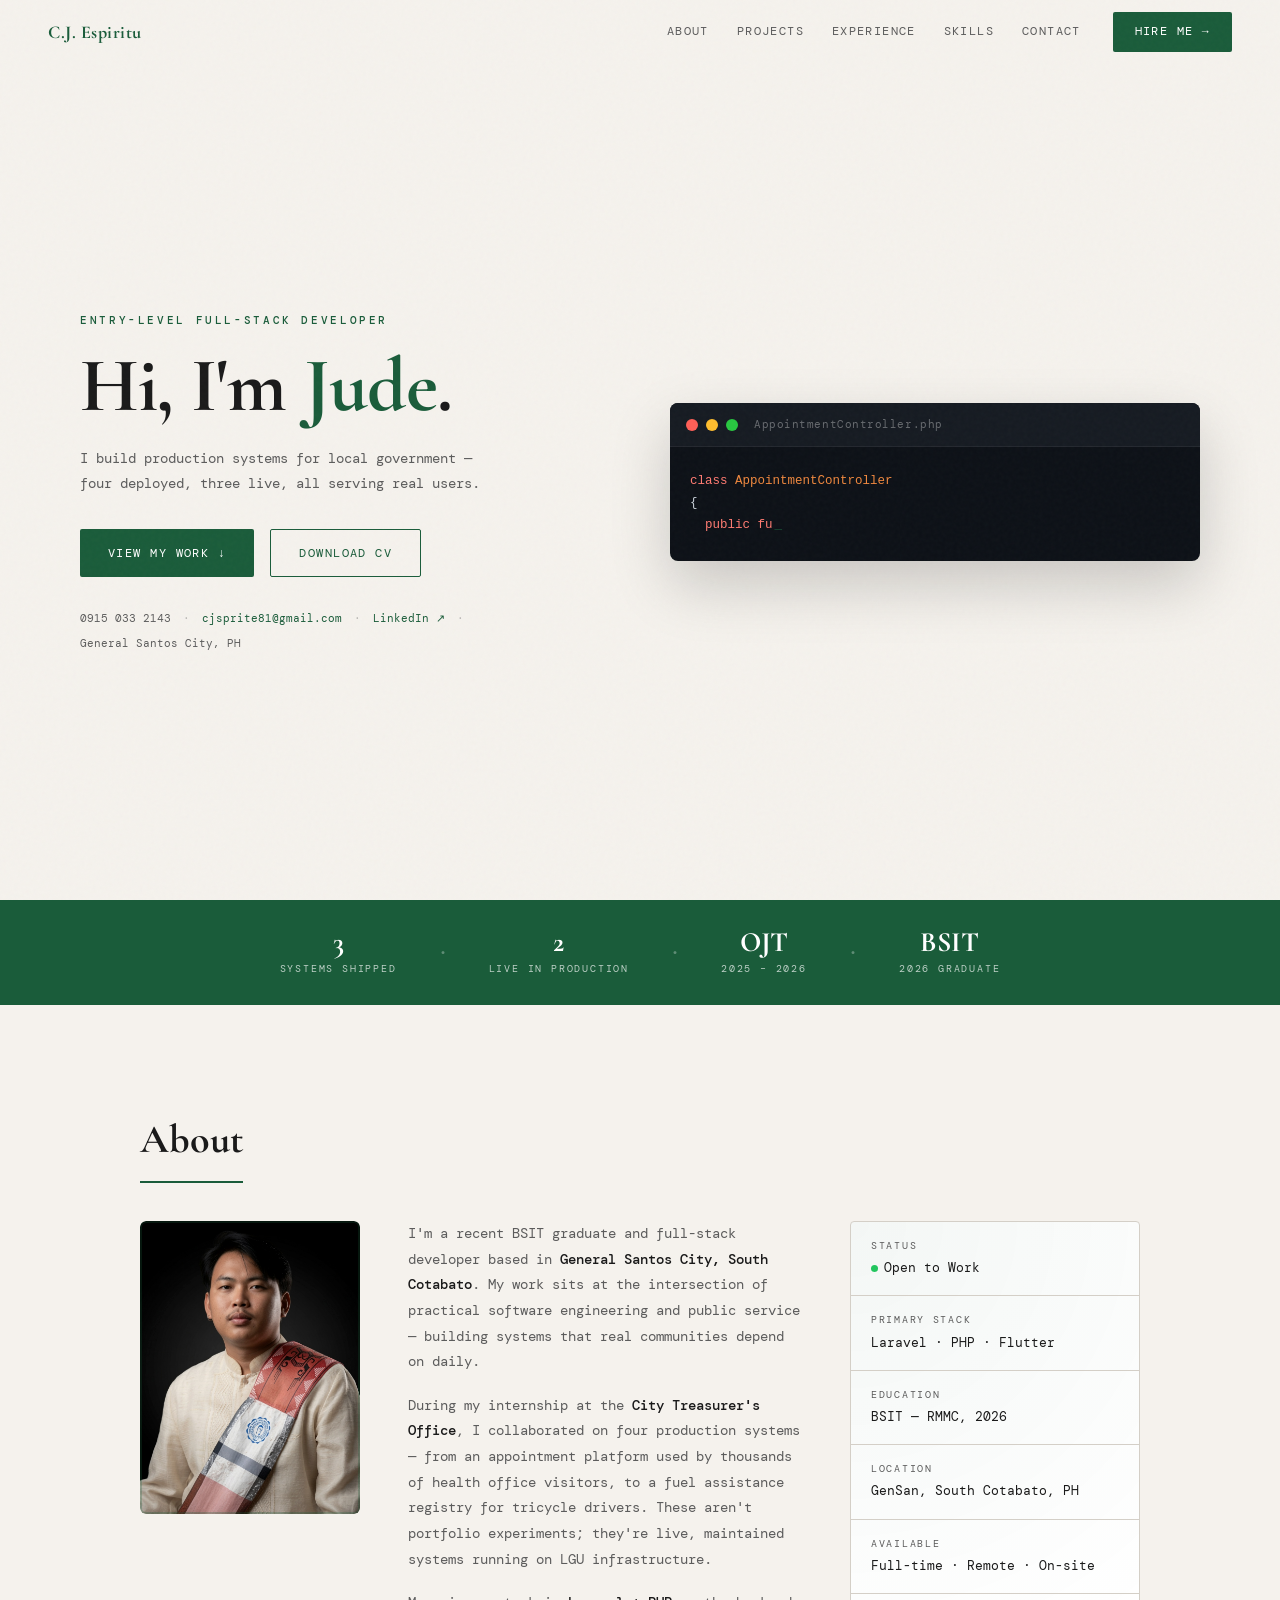
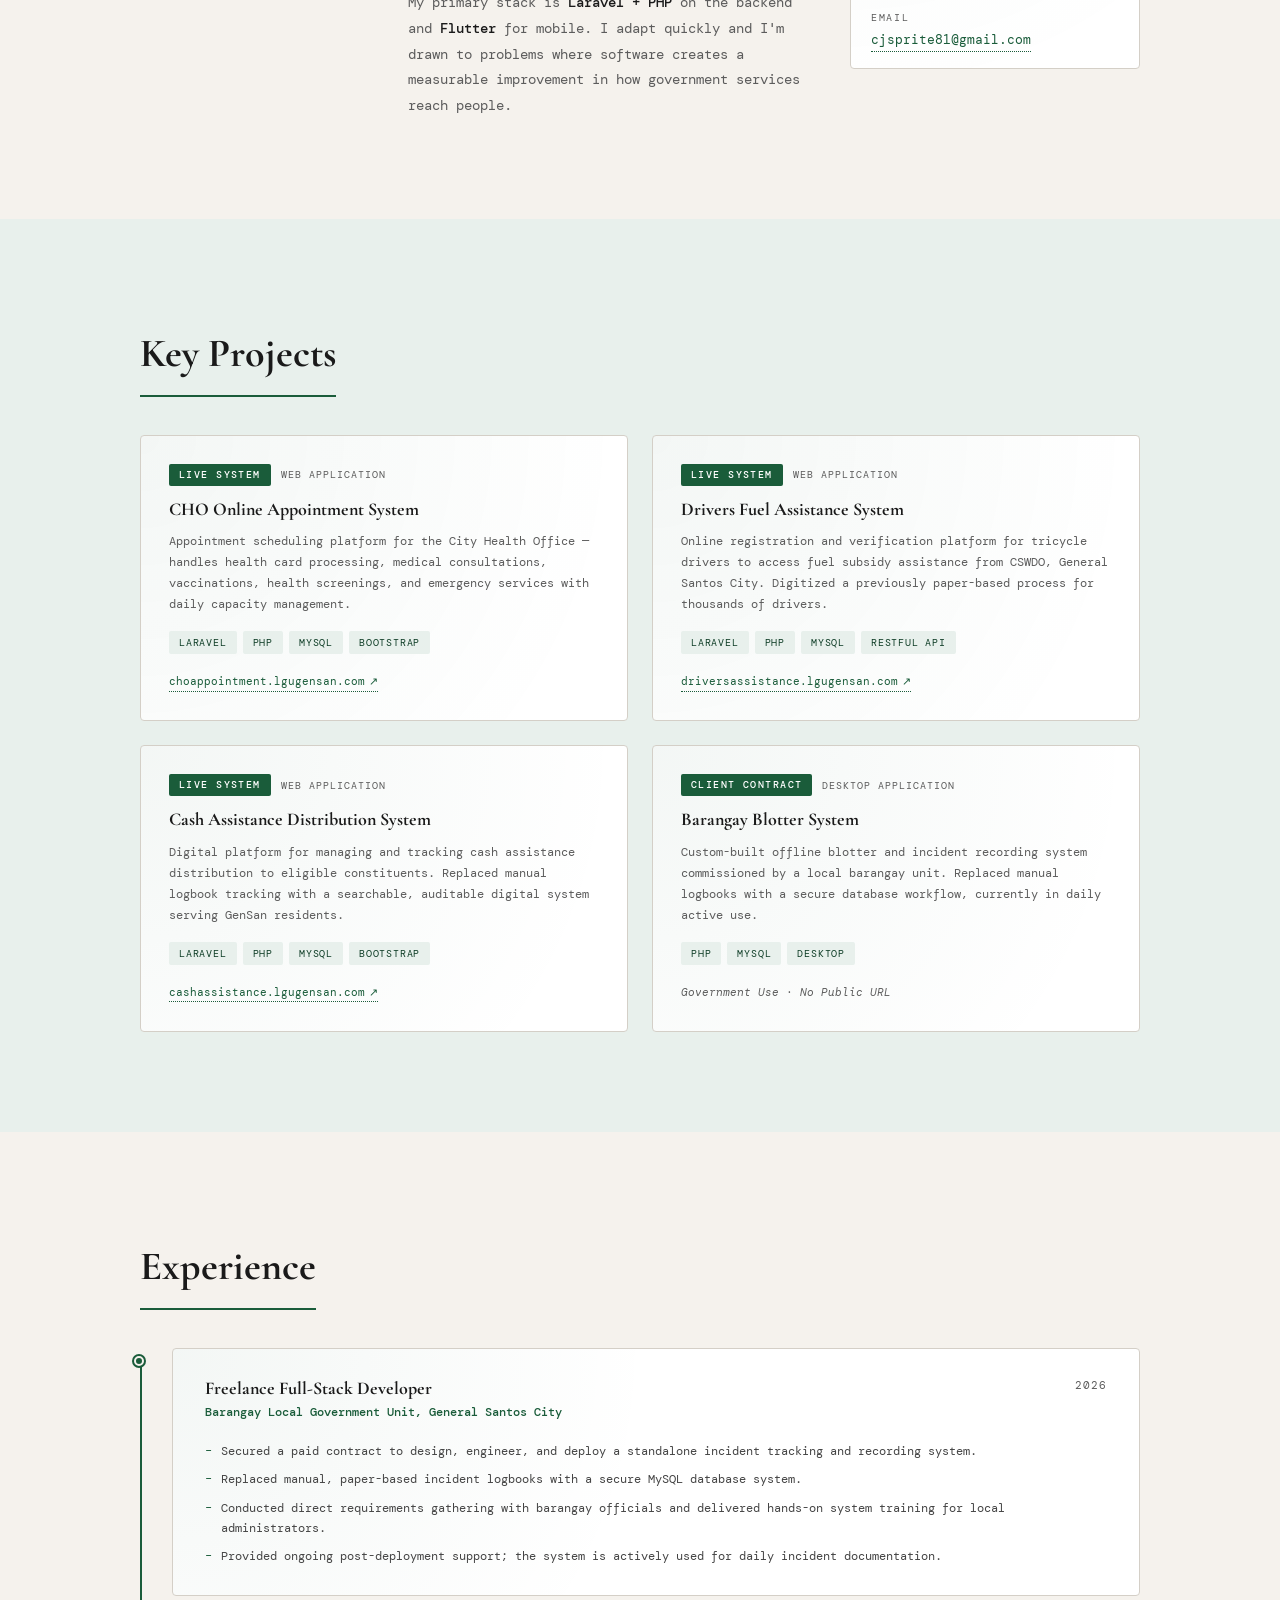
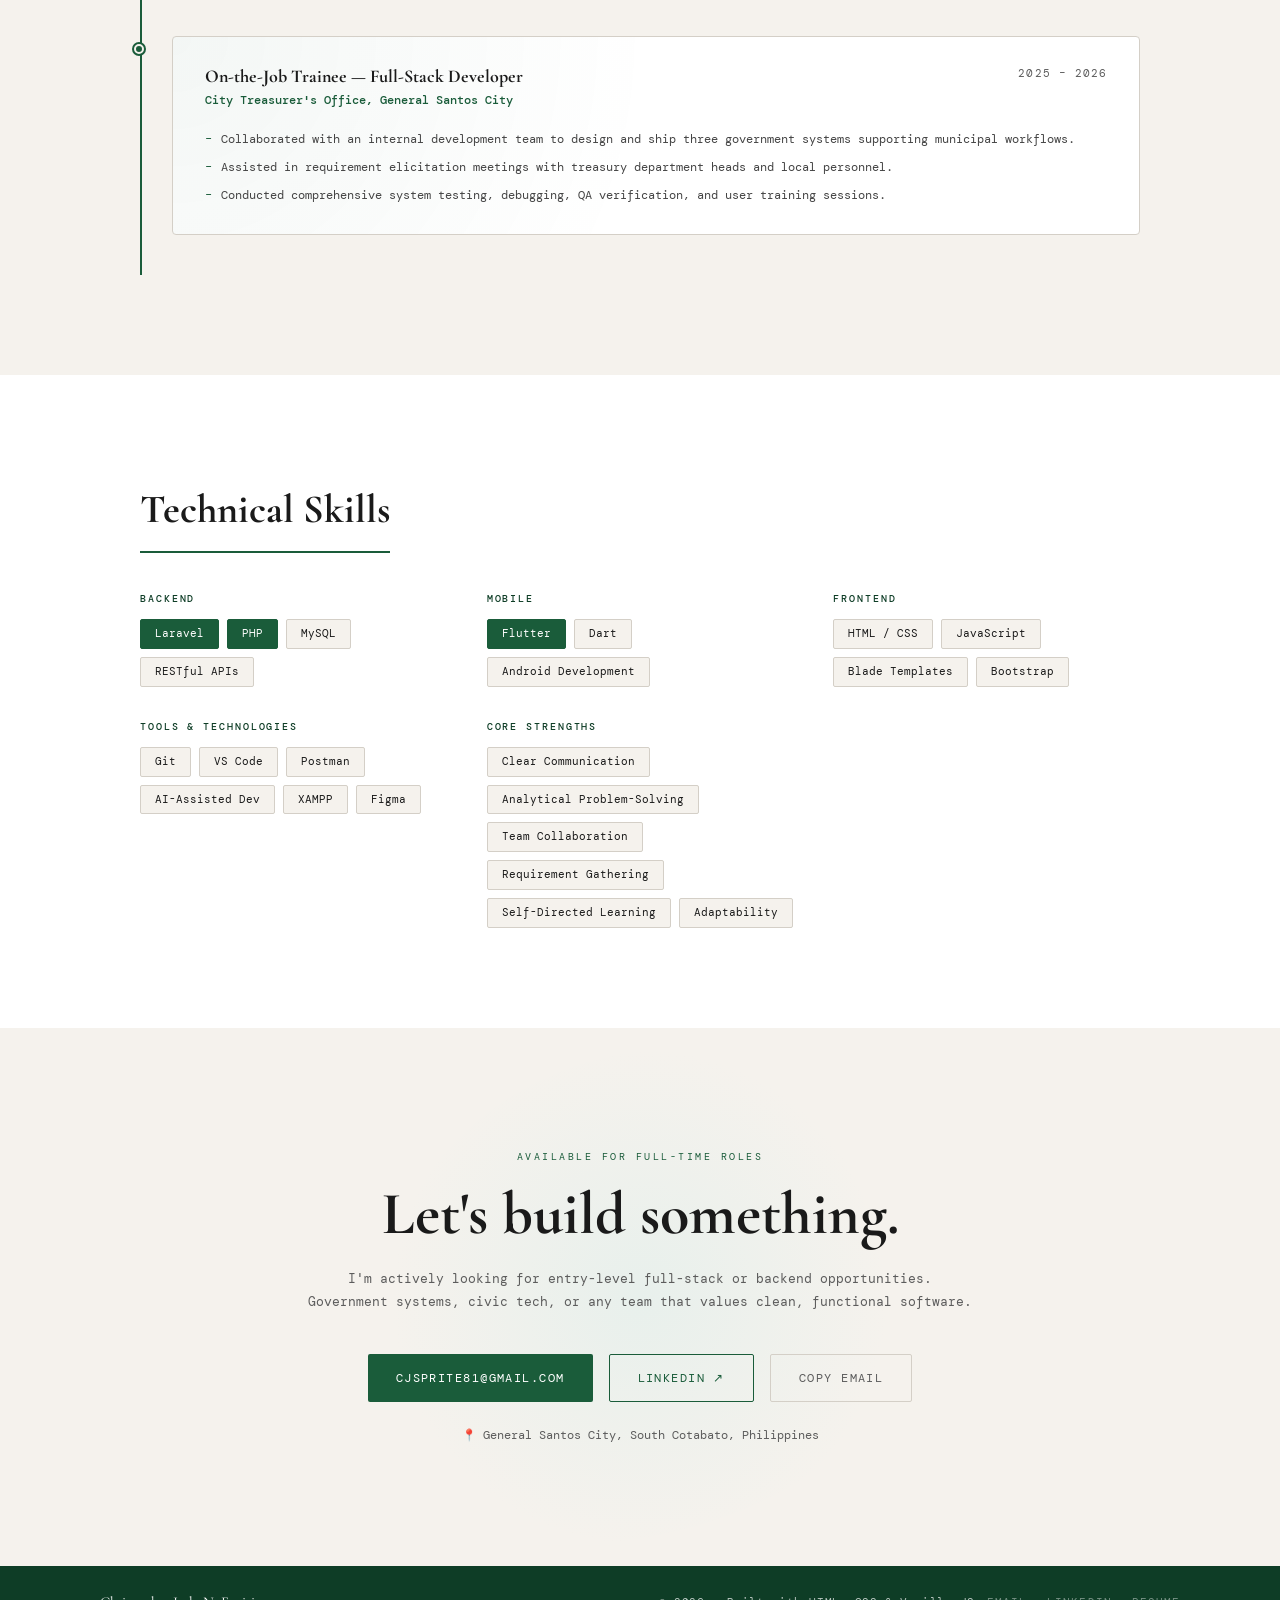
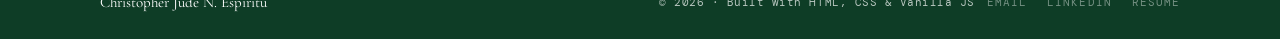
==== index.html @ 18a5d9ca "Initial commit — Portfolio v1.0" ====
<!DOCTYPE html>
<html lang="en">
<head>
  <meta charset="UTF-8" />
  <meta name="viewport" content="width=device-width, initial-scale=1.0" />
  <meta name="description" content="Christopher Jude N. Espiritu — Entry-Level Full-Stack Developer from General Santos City. Builder of production web systems for local government using Laravel, PHP, and Flutter." />
  <meta name="keywords" content="Christopher Jude Espiritu, full-stack developer, Laravel, PHP, Flutter, General Santos, portfolio" />
  <meta property="og:title" content="Christopher Jude N. Espiritu — Full-Stack Developer" />
  <meta property="og:description" content="Builder of production web systems for local government. 4 systems shipped, 3 live." />
  <meta property="og:type" content="website" />
  <title>Christopher Jude N. Espiritu — Full-Stack Developer</title>
  <link rel="preconnect" href="https://fonts.googleapis.com" />
  <link href="https://fonts.googleapis.com/css2?family=Cormorant+Garamond:wght@400;600;700&family=DM+Mono:wght@300;400;500&display=swap" rel="stylesheet" />
  <link rel="stylesheet" href="style.css" />
</head>
<body>

  <!-- CUSTOM CURSOR -->
  <div class="cursor-dot" id="cursor-dot"></div>
  <div class="cursor-outline" id="cursor-outline"></div>

  <!-- GRAIN OVERLAY -->
  <div class="grain"></div>

  <!-- ══════════════════════════════════════
       NAV
  ══════════════════════════════════════ -->
  <nav id="main-nav" role="navigation" aria-label="Main navigation">
    <a href="#hero" class="nav-logo" id="easter-egg-trigger" aria-label="Home">C.J. Espiritu</a>

    <ul class="nav-links" role="list">
      <li><a href="#about"      class="nav-link magnetic" data-section="about">About</a></li>
      <li><a href="#projects"   class="nav-link magnetic" data-section="projects">Projects</a></li>
      <li><a href="#experience" class="nav-link magnetic" data-section="experience">Experience</a></li>
      <li><a href="#skills"     class="nav-link magnetic" data-section="skills">Skills</a></li>
      <li><a href="#contact"    class="nav-link magnetic" data-section="contact">Contact</a></li>
    </ul>

    <a href="#contact" class="nav-cta magnetic" id="nav-hire-btn">Hire Me →</a>

    <button class="hamburger" id="hamburger" aria-label="Toggle menu" aria-expanded="false">
      <span></span><span></span><span></span>
    </button>
  </nav>

  <!-- MOBILE MENU -->
  <div class="mobile-menu" id="mobile-menu" aria-hidden="true">
    <ul role="list">
      <li><a href="#about"      class="mobile-link">About</a></li>
      <li><a href="#projects"   class="mobile-link">Projects</a></li>
      <li><a href="#experience" class="mobile-link">Experience</a></li>
      <li><a href="#skills"     class="mobile-link">Skills</a></li>
      <li><a href="#contact"    class="mobile-link">Contact</a></li>
      <li><a href="resume.html" class="mobile-link" target="_blank" rel="noopener">Download CV ↗</a></li>
    </ul>
  </div>

  <!-- ══════════════════════════════════════
       HERO
  ══════════════════════════════════════ -->
  <section id="hero" aria-label="Introduction">
    <div class="hero-content">
      <p class="hero-eyebrow load-anim" style="--delay:0.1s">Entry-Level Full-Stack Developer</p>
      <h1 class="hero-headline load-anim" style="--delay:0.25s">
        Hi, I'm <span id="scramble-name">Jude</span>.
      </h1>
      <p class="hero-sub load-anim" style="--delay:0.4s">
        I build production systems for local government —<br>
        four deployed, three live, all serving real users.
      </p>
      <div class="hero-cta load-anim" style="--delay:0.55s">
        <a href="#projects" class="btn-primary magnetic" id="hero-cta-primary">View My Work ↓</a>
        <a href="resume.html" target="_blank" rel="noopener" class="btn-secondary" id="hero-cta-secondary">Download CV</a>
      </div>
      <div class="hero-contacts load-anim" style="--delay:0.7s">
        <span>0915 033 2143</span>
        <span class="hdivider">·</span>
        <a href="mailto:cjsprite81@gmail.com">cjsprite81@gmail.com</a>
        <span class="hdivider">·</span>
        <a href="https://www.linkedin.com/in/christopher-jude-espiritu-b130823a6/" target="_blank" rel="noopener">LinkedIn ↗</a>
        <span class="hdivider">·</span>
        <span>General Santos City, PH</span>
      </div>
    </div>

    <div class="hero-code load-anim" style="--delay:0.8s" aria-hidden="true">
      <div class="code-window">
        <div class="code-window-bar">
          <span class="w-dot" style="background:#ff5f57"></span>
          <span class="w-dot" style="background:#ffbd2e"></span>
          <span class="w-dot" style="background:#28c840"></span>
          <span class="code-filename">AppointmentController.php</span>
        </div>
        <pre class="code-body"><code id="code-typewriter"></code></pre>
      </div>
    </div>
  </section>

  <!-- ══════════════════════════════════════
       STATS BAR
  ══════════════════════════════════════ -->
  <div class="stats-bar" id="stats-bar">
    <div class="stat-item">
      <span class="stat-num counter" data-target="4">0</span>
      <span class="stat-lbl">Systems Shipped</span>
    </div>
    <span class="stat-div">·</span>
    <div class="stat-item">
      <span class="stat-num counter" data-target="3">0</span>
      <span class="stat-lbl">Live in Production</span>
    </div>
    <span class="stat-div">·</span>
    <div class="stat-item">
      <span class="stat-num">OJT</span>
      <span class="stat-lbl">2025 – 2026</span>
    </div>
    <span class="stat-div">·</span>
    <div class="stat-item">
      <span class="stat-num">BSIT</span>
      <span class="stat-lbl">2026 Graduate</span>
    </div>
  </div>

  <!-- ══════════════════════════════════════
       ABOUT
  ══════════════════════════════════════ -->
  <section id="about" aria-label="About me">
    <div class="container">
      <h2 class="section-title split-target">About</h2>
      <div class="about-grid">

        <!-- Col 1: Profile Photo -->
        <div class="about-photo-col reveal-left">
          <div class="about-photo-wrap">
            <img src="PFimage.jpg" alt="Christopher Jude Espiritu — Profile Photo" class="about-photo" loading="lazy">
            <div class="about-photo-ring" aria-hidden="true"></div>
          </div>
        </div>

        <!-- Col 2: Bio text -->
        <div class="about-text reveal">
          <p>I'm a recent BSIT graduate and full-stack developer based in <strong>General Santos City, South Cotabato</strong>. My work sits at the intersection of practical software engineering and public service — building systems that real communities depend on daily.</p>
          <p>During my internship at the <strong>City Treasurer's Office</strong>, I collaborated on four production systems — from an appointment platform used by thousands of health office visitors, to a fuel assistance registry for tricycle drivers. These aren't portfolio experiments; they're live, maintained systems running on LGU infrastructure.</p>
          <p>My primary stack is <strong>Laravel + PHP</strong> on the backend and <strong>Flutter</strong> for mobile. I adapt quickly and I'm drawn to problems where software creates a measurable improvement in how government services reach people.</p>
        </div>

        <!-- Col 3: Facts card -->
        <div class="about-facts reveal-right delay-1">
          <div class="facts-card">
            <div class="fact-row">
              <span class="fact-lbl">Status</span>
              <span class="fact-val"><span class="status-dot"></span> Open to Work</span>
            </div>
            <div class="fact-row">
              <span class="fact-lbl">Primary Stack</span>
              <span class="fact-val">Laravel · PHP · Flutter</span>
            </div>
            <div class="fact-row">
              <span class="fact-lbl">Education</span>
              <span class="fact-val">BSIT — RMMC, 2026</span>
            </div>
            <div class="fact-row">
              <span class="fact-lbl">Location</span>
              <span class="fact-val">GenSan, South Cotabato, PH</span>
            </div>
            <div class="fact-row">
              <span class="fact-lbl">Available</span>
              <span class="fact-val">Full-time · Remote · On-site</span>
            </div>
            <div class="fact-row">
              <span class="fact-lbl">Email</span>
              <span class="fact-val">
                <a href="mailto:cjsprite81@gmail.com" class="fact-link">cjsprite81@gmail.com</a>
              </span>
            </div>
          </div>
        </div>

      </div>
    </div>
  </section>

  <!-- ══════════════════════════════════════
       PROJECTS
  ══════════════════════════════════════ -->
  <section id="projects" aria-label="Key projects">
    <div class="container">
      <h2 class="section-title split-target">Key Projects</h2>
      <div class="projects-grid">

        <!-- Project 1 -->
        <article class="project-card stagger-card" aria-label="CHO Online Appointment System">
          <div class="project-header">
            <span class="badge-live">Live System</span>
            <span class="project-type-lbl">Web Application</span>
          </div>
          <h3 class="project-name">CHO Online Appointment System</h3>
          <p class="project-desc">Appointment scheduling platform for the City Health Office — handles health card processing, medical consultations, vaccinations, health screenings, and emergency services with daily capacity management.</p>
          <div class="project-tags">
            <span class="ptag">Laravel</span><span class="ptag">PHP</span>
            <span class="ptag">MySQL</span><span class="ptag">Bootstrap</span>
          </div>
          <a href="https://choappointment.lgugensan.com/" target="_blank" rel="noopener" class="project-url">
            choappointment.lgugensan.com <span class="url-arrow">↗</span>
          </a>
        </article>

        <!-- Project 2 -->
        <article class="project-card stagger-card" aria-label="Drivers Fuel Assistance System">
          <div class="project-header">
            <span class="badge-live">Live System</span>
            <span class="project-type-lbl">Web Application</span>
          </div>
          <h3 class="project-name">Drivers Fuel Assistance System</h3>
          <p class="project-desc">Online registration and verification platform for tricycle drivers to access fuel subsidy assistance from CSWDO, General Santos City. Digitized a previously paper-based process for thousands of drivers.</p>
          <div class="project-tags">
            <span class="ptag">Laravel</span><span class="ptag">PHP</span>
            <span class="ptag">MySQL</span><span class="ptag">RESTful API</span>
          </div>
          <a href="https://driversassistance.lgugensan.com/" target="_blank" rel="noopener" class="project-url">
            driversassistance.lgugensan.com <span class="url-arrow">↗</span>
          </a>
        </article>

        <!-- Project 3 -->
        <article class="project-card stagger-card" aria-label="Cash Assistance Distribution System">
          <div class="project-header">
            <span class="badge-live">Live System</span>
            <span class="project-type-lbl">Web Application</span>
          </div>
          <h3 class="project-name">Cash Assistance Distribution System</h3>
          <p class="project-desc">Digital platform for managing and tracking cash assistance distribution to eligible constituents. Replaced manual logbook tracking with a searchable, auditable digital system serving GenSan residents.</p>
          <div class="project-tags">
            <span class="ptag">Laravel</span><span class="ptag">PHP</span>
            <span class="ptag">MySQL</span><span class="ptag">Bootstrap</span>
          </div>
          <a href="https://cashassistance.lgugensan.com/" target="_blank" rel="noopener" class="project-url">
            cashassistance.lgugensan.com <span class="url-arrow">↗</span>
          </a>
        </article>

        <!-- Project 4 -->
        <article class="project-card stagger-card" aria-label="Barangay Blotter System">
          <div class="project-header">
            <span class="badge-live">Client Contract</span>
            <span class="project-type-lbl">Desktop Application</span>
          </div>
          <h3 class="project-name">Barangay Blotter System</h3>
          <p class="project-desc">Custom-built offline blotter and incident recording system commissioned by a local barangay unit. Replaced manual logbooks with a secure database workflow, currently in daily active use.</p>
          <div class="project-tags">
            <span class="ptag">PHP</span><span class="ptag">MySQL</span>
            <span class="ptag">Desktop</span>
          </div>
          <span class="project-url no-url">Government Use · No Public URL</span>
        </article>

      </div>
    </div>
  </section>

  <!-- ══════════════════════════════════════
       EXPERIENCE
  ══════════════════════════════════════ -->
  <section id="experience" aria-label="Work experience">
    <div class="container">
      <h2 class="section-title split-target">Experience</h2>
      <div class="timeline">
        <div class="tl-line-wrap" aria-hidden="true">
          <div class="tl-line draw-line"></div>
        </div>
        <!-- Freelance Experience -->
        <div class="tl-item reveal">
          <div class="tl-dot"></div>
          <div class="tl-body">
            <div class="tl-top">
              <div>
                <div class="tl-role">Freelance Full-Stack Developer</div>
                <div class="tl-company">Barangay Local Government Unit, General Santos City</div>
              </div>
              <div class="tl-date">2026</div>
            </div>
            <ul class="tl-list">
              <li>Secured a paid contract to design, engineer, and deploy a standalone incident tracking and recording system.</li>
              <li>Replaced manual, paper-based incident logbooks with a secure MySQL database system.</li>
              <li>Conducted direct requirements gathering with barangay officials and delivered hands-on system training for local administrators.</li>
              <li>Provided ongoing post-deployment support; the system is actively used for daily incident documentation.</li>
            </ul>
          </div>
        </div>

        <!-- OJT Experience -->
        <div class="tl-item reveal">
          <div class="tl-dot"></div>
          <div class="tl-body">
            <div class="tl-top">
              <div>
                <div class="tl-role">On-the-Job Trainee — Full-Stack Developer</div>
                <div class="tl-company">City Treasurer's Office, General Santos City</div>
              </div>
              <div class="tl-date">2025 – 2026</div>
            </div>
            <ul class="tl-list">
              <li>Collaborated with an internal development team to design and ship three government systems supporting municipal workflows.</li>
              <li>Assisted in requirement elicitation meetings with treasury department heads and local personnel.</li>
              <li>Conducted comprehensive system testing, debugging, QA verification, and user training sessions.</li>
            </ul>
          </div>
        </div>
      </div>
    </div>
  </section>

  <!-- ══════════════════════════════════════
       SKILLS
  ══════════════════════════════════════ -->
  <section id="skills" aria-label="Technical skills">
    <div class="container">
      <h2 class="section-title split-target">Technical Skills</h2>
      <div class="skills-grid">

        <div class="skill-group reveal">
          <div class="skill-group-lbl">Backend</div>
          <div class="skill-tags">
            <span class="skill-tag primary">Laravel</span>
            <span class="skill-tag primary">PHP</span>
            <span class="skill-tag">MySQL</span>
            <span class="skill-tag">RESTful APIs</span>
          </div>
        </div>

        <div class="skill-group reveal">
          <div class="skill-group-lbl">Mobile</div>
          <div class="skill-tags">
            <span class="skill-tag primary">Flutter</span>
            <span class="skill-tag">Dart</span>
            <span class="skill-tag">Android Development</span>
          </div>
        </div>

        <div class="skill-group reveal">
          <div class="skill-group-lbl">Frontend</div>
          <div class="skill-tags">
            <span class="skill-tag">HTML / CSS</span>
            <span class="skill-tag">JavaScript</span>
            <span class="skill-tag">Blade Templates</span>
            <span class="skill-tag">Bootstrap</span>
          </div>
        </div>

        <div class="skill-group reveal">
          <div class="skill-group-lbl">Tools & Technologies</div>
          <div class="skill-tags">
            <span class="skill-tag">Git</span>
            <span class="skill-tag">VS Code</span>
            <span class="skill-tag">Postman</span>
            <span class="skill-tag">AI-Assisted Dev</span>
            <span class="skill-tag">XAMPP</span>
            <span class="skill-tag">Figma</span>
          </div>
        </div>

        <div class="skill-group reveal">
          <div class="skill-group-lbl">Core Strengths</div>
          <div class="skill-tags">
            <span class="skill-tag">Clear Communication</span>
            <span class="skill-tag">Analytical Problem-Solving</span>
            <span class="skill-tag">Team Collaboration</span>
            <span class="skill-tag">Requirement Gathering</span>
            <span class="skill-tag">Self-Directed Learning</span>
            <span class="skill-tag">Adaptability</span>
          </div>
        </div>

      </div>
    </div>
  </section>

  <!-- ══════════════════════════════════════
       CONTACT
  ══════════════════════════════════════ -->
  <section id="contact" aria-label="Contact">
    <div class="contact-blob" aria-hidden="true"></div>
    <div class="container contact-inner">
      <p class="contact-eyebrow reveal">Available for full-time roles</p>
      <h2 class="contact-headline reveal delay-1">Let's build something.</h2>
      <p class="contact-sub reveal delay-2">
        I'm actively looking for entry-level full-stack or backend opportunities.<br>
        Government systems, civic tech, or any team that values clean, functional software.
      </p>
      <div class="contact-actions reveal delay-3">
        <a href="mailto:cjsprite81@gmail.com" class="btn-primary magnetic" id="email-btn">cjsprite81@gmail.com</a>
        <a href="https://www.linkedin.com/in/christopher-jude-espiritu-b130823a6/" target="_blank" rel="noopener" class="btn-secondary magnetic">LinkedIn ↗</a>
        <button class="btn-ghost" id="copy-email-btn" aria-label="Copy email address">Copy Email</button>
      </div>
      <p class="contact-location reveal delay-4">📍 General Santos City, South Cotabato, Philippines</p>
    </div>
  </section>

  <!-- ══════════════════════════════════════
       FOOTER
  ══════════════════════════════════════ -->
  <footer id="footer">
    <div class="footer-inner">
      <span class="footer-name">Christopher Jude N. Espiritu</span>
      <span class="footer-copy">© 2026 · Built with HTML, CSS & Vanilla JS</span>
      <div class="footer-links">
        <a href="mailto:cjsprite81@gmail.com">Email</a>
        <a href="https://www.linkedin.com/in/christopher-jude-espiritu-b130823a6/" target="_blank" rel="noopener">LinkedIn</a>
        <a href="resume.html" target="_blank" rel="noopener">Resume</a>
      </div>
    </div>
  </footer>

  <!-- CONFETTI CANVAS (easter egg) -->
  <canvas id="confetti-canvas" aria-hidden="true"></canvas>

  <script src="script.js"></script>
</body>
</html>
---- style.css ----
/* ── VARIABLES ── */
:root {
  --bg: #f5f2ed;
  --surface: #ffffff;
  --accent: #1a5c3a;
  --accent-light: #e8f0ec;
  --accent-dark: #0e3d26;
  --text: #1a1a1a;
  --muted: #5c5c5c;
  --border: #d4cfc7;
  --nav-h: 64px;
  --ease-spring: cubic-bezier(0.34, 1.56, 0.64, 1);
  --ease-out: cubic-bezier(0.16, 1, 0.3, 1);
}

/* ── RESET ── */
*, *::before, *::after { margin: 0; padding: 0; box-sizing: border-box; }
html { scroll-behavior: smooth; }
body { background: var(--bg); color: var(--text); font-family: 'DM Mono', monospace; font-size: 13px; line-height: 1.7; overflow-x: hidden; }
a { color: inherit; text-decoration: none; }
ul { list-style: none; }
img { max-width: 100%; display: block; }

/* ── GRAIN ── */
.grain {
  position: fixed; inset: 0; pointer-events: none; z-index: 999;
  background-image: url("data:image/svg+xml,%3Csvg viewBox='0 0 256 256' xmlns='http://www.w3.org/2000/svg'%3E%3Cfilter id='n'%3E%3CfeTurbulence type='fractalNoise' baseFrequency='0.9' numOctaves='4' stitchTiles='stitch'/%3E%3C/filter%3E%3Crect width='100%25' height='100%25' filter='url(%23n)' opacity='1'/%3E%3C/svg%3E");
  opacity: 0.028;
}

/* ── CURSOR ── */
.cursor-dot, .cursor-outline {
  position: fixed; top: 0; left: 0; pointer-events: none;
  z-index: 9999; border-radius: 50%; transform: translate(-50%, -50%);
  transition: opacity 0.3s ease;
}
.cursor-dot { width: 6px; height: 6px; background: var(--accent); }
.cursor-outline {
  width: 36px; height: 36px;
  border: 1.5px solid rgba(26,92,58,0.4);
  transition: transform 0.12s ease, width 0.2s ease, height 0.2s ease, border-color 0.2s ease;
}
body:not(:hover) .cursor-dot,
body:not(:hover) .cursor-outline { opacity: 0; }
@media (pointer: coarse) { .cursor-dot, .cursor-outline { display: none; } }

/* ── CONTAINER ── */
.container { max-width: 1080px; margin: 0 auto; padding: 0 40px; }

/* ── NAV ── */
#main-nav {
  position: fixed; top: 0; left: 0; right: 0; z-index: 100;
  height: var(--nav-h); display: flex; align-items: center; gap: 32px;
  padding: 0 48px;
  transition: background 0.3s ease, box-shadow 0.3s ease;
}
#main-nav.scrolled {
  background: rgba(245,242,237,0.95);
  backdrop-filter: blur(8px);
  box-shadow: 0 1px 0 var(--border);
}
.nav-logo {
  font-family: 'Cormorant Garamond', serif;
  font-size: 18px; font-weight: 700;
  color: var(--accent); letter-spacing: 0.03em;
  margin-right: auto; cursor: pointer;
  transition: opacity 0.2s;
}
.nav-logo:hover { opacity: 0.7; }
.nav-links { display: flex; gap: 28px; }
.nav-link {
  font-size: 11.5px; text-transform: uppercase; letter-spacing: 0.12em;
  color: var(--muted); position: relative; padding-bottom: 2px;
  display: inline-block;
  transition: color 0.2s ease, transform 0.25s var(--ease-spring);
}
.nav-link::after {
  content: ''; position: absolute; bottom: 0; left: 0;
  width: 0; height: 1.5px; background: var(--accent);
  transition: width 0.25s ease;
}
.nav-link:hover, .nav-link.active { color: var(--accent); }
.nav-link:hover::after, .nav-link.active::after { width: 100%; }
.nav-cta {
  font-size: 11.5px; text-transform: uppercase; letter-spacing: 0.12em;
  background: var(--accent); color: #fff;
  padding: 10px 22px; border-radius: 2px;
  transition: background 0.2s ease, transform 0.2s var(--ease-spring), box-shadow 0.2s ease;
}
.nav-cta:hover {
  background: var(--accent-dark);
  box-shadow: 0 6px 20px rgba(26,92,58,0.25);
  transform: translateY(-2px);
}
.hamburger {
  display: none; flex-direction: column; gap: 5px;
  background: none; border: none; cursor: pointer; padding: 4px;
}
.hamburger span {
  display: block; width: 22px; height: 1.5px;
  background: var(--text); border-radius: 2px;
  transition: transform 0.25s ease, opacity 0.25s ease;
}
.hamburger.open span:nth-child(1) { transform: rotate(45deg) translate(4.5px, 4.5px); }
.hamburger.open span:nth-child(2) { opacity: 0; }
.hamburger.open span:nth-child(3) { transform: rotate(-45deg) translate(4.5px, -4.5px); }

/* MOBILE MENU */
.mobile-menu {
  position: fixed; top: var(--nav-h); left: 0; right: 0; z-index: 99;
  background: var(--surface);
  display: none; grid-template-rows: 0fr;
  transition: grid-template-rows 0.3s ease;
  overflow: hidden;
}
.mobile-menu.open { grid-template-rows: 1fr; border-bottom: 1px solid var(--border); }
.mobile-menu ul { min-height: 0; padding: 16px 24px 24px; display: flex; flex-direction: column; gap: 4px; }
.mobile-link {
  display: block; padding: 12px 0;
  font-size: 13px; letter-spacing: 0.08em; text-transform: uppercase;
  color: var(--muted); border-bottom: 1px solid var(--border);
  transition: color 0.2s, padding-left 0.2s;
}
.mobile-link:hover { color: var(--accent); padding-left: 8px; }
.mobile-menu ul li:last-child .mobile-link { border-bottom: none; }

/* ── HERO ── */
#hero {
  min-height: 100vh; display: grid;
  grid-template-columns: 1fr 1fr;
  align-items: center; gap: 60px;
  padding: calc(var(--nav-h) + 80px) 80px 80px;
  max-width: 1280px; margin: 0 auto;
}
.hero-eyebrow {
  font-size: 10.5px; text-transform: uppercase;
  letter-spacing: 0.25em; color: var(--accent);
  font-weight: 500; margin-bottom: 16px;
}
.hero-headline {
  font-family: 'Cormorant Garamond', serif;
  font-size: clamp(48px, 6vw, 80px);
  font-weight: 700; line-height: 1.05;
  letter-spacing: -0.01em; margin-bottom: 20px;
}
#scramble-name { color: var(--accent); }
.hero-sub {
  font-size: 14px; color: var(--muted);
  line-height: 1.8; margin-bottom: 32px;
  max-width: 460px;
}
.hero-cta { display: flex; gap: 16px; flex-wrap: wrap; margin-bottom: 32px; }
.hero-contacts {
  font-size: 11px; color: var(--muted);
  display: flex; flex-wrap: wrap; gap: 6px 12px; align-items: center;
}
.hero-contacts a { color: var(--accent); transition: opacity 0.2s; }
.hero-contacts a:hover { opacity: 0.7; }
.hdivider { opacity: 0.4; }

/* CODE WINDOW */
.hero-code { animation: float 4s ease-in-out infinite; }
.code-window {
  background: #0d1117; border-radius: 8px;
  overflow: hidden; box-shadow: 0 24px 60px rgba(0,0,0,0.18);
  font-family: 'DM Mono', monospace;
}
.code-window-bar {
  background: #161b22; padding: 12px 16px;
  display: flex; align-items: center; gap: 8px;
  border-bottom: 1px solid rgba(255,255,255,0.06);
}
.w-dot { width: 12px; height: 12px; border-radius: 50%; }
.code-filename {
  margin-left: 8px; font-size: 11px;
  color: rgba(255,255,255,0.35); letter-spacing: 0.05em;
}
.code-body { padding: 24px 20px; font-size: 12.5px; line-height: 1.75; overflow-x: auto; }
.code-body code { color: #c9d1d9; }
#code-typewriter { transition: opacity 0.5s ease; }
#code-typewriter::after { content: '_'; color: var(--accent); margin-left: 2px; animation: blink-cursor 0.8s step-end infinite; }
@keyframes blink-cursor { from, to { opacity: 1; } 50% { opacity: 0; } }
.code-body code span { transition: filter 0.2s ease, text-shadow 0.2s ease; }
.code-body code span:hover { filter: brightness(1.3); text-shadow: 0 0 8px rgba(255,255,255,0.25); cursor: default; }
.c-kw { color: #ff7b72; }
.c-cl { color: #f0883e; }
.c-fn { color: #d2a8ff; }
.c-str { color: #a5d6ff; }

/* ── BUTTONS ── */
.btn-primary {
  display: inline-block; background: var(--accent); color: #fff;
  padding: 14px 28px; border-radius: 2px; font-size: 12px;
  text-transform: uppercase; letter-spacing: 0.12em;
  transition: background 0.2s, transform 0.2s var(--ease-spring), box-shadow 0.2s;
}
.btn-primary:hover {
  background: var(--accent-dark); transform: translateY(-3px);
  box-shadow: 0 10px 28px rgba(26,92,58,0.28);
}
.btn-secondary {
  display: inline-block; border: 1.5px solid var(--accent); color: var(--accent);
  padding: 13px 28px; border-radius: 2px; font-size: 12px;
  text-transform: uppercase; letter-spacing: 0.12em;
  transition: background 0.2s, transform 0.2s var(--ease-spring);
}
.btn-secondary:hover { background: var(--accent-light); transform: translateY(-3px); }
.btn-ghost {
  display: inline-block; border: 1.5px solid var(--border);
  background: none; color: var(--muted); cursor: pointer;
  padding: 13px 28px; border-radius: 2px; font-size: 12px;
  font-family: 'DM Mono', monospace;
  text-transform: uppercase; letter-spacing: 0.12em;
  transition: border-color 0.2s, color 0.2s, transform 0.2s;
}
.btn-ghost:hover { border-color: var(--accent); color: var(--accent); transform: translateY(-2px); }

/* ── STATS BAR ── */
.stats-bar {
  background: var(--accent); color: #fff;
  display: flex; justify-content: center; align-items: center;
  flex-wrap: wrap; gap: 8px 40px; padding: 28px 40px;
}
.stat-item { text-align: center; }
.stat-num {
  display: block; font-family: 'Cormorant Garamond', serif;
  font-size: 28px; font-weight: 700; line-height: 1;
}
.stat-lbl {
  display: block; font-size: 10px;
  text-transform: uppercase; letter-spacing: 0.18em;
  opacity: 0.7; margin-top: 4px;
}
.stat-div { font-size: 20px; opacity: 0.3; }

/* ── SECTION TITLES ── */
.section-title {
  font-family: 'Cormorant Garamond', serif;
  font-size: clamp(28px, 4vw, 40px); font-weight: 700;
  color: var(--text); margin-bottom: 48px;
  position: relative; display: inline-block;
}
.section-title::after {
  content: ''; position: absolute; bottom: -10px; left: 0;
  height: 2px; background: var(--accent);
  width: 0; transition: width 0.5s var(--ease-out) 0.3s;
}
.section-title.is-visible::after { width: 100%; }

/* ── ABOUT ── */
#about { padding: 100px 0; }
.about-grid {
  display: grid;
  grid-template-columns: 220px 1fr 290px;
  gap: 48px;
  align-items: start;
}
.about-photo-col { /* photo column wrapper */ }
.about-photo-wrap {
  position: relative;
  width: 100%;
  aspect-ratio: 3/4;
  border-radius: 6px;
  overflow: hidden;
}
.about-text p { font-size: 13.5px; color: var(--muted); line-height: 1.9; margin-bottom: 18px; }
.about-text p:last-child { margin-bottom: 0; }
.about-text strong { color: var(--text); font-weight: 500; }

/* Profile photo */
.about-photo {
  width: 100%; height: 100%; object-fit: cover; object-position: top center;
  display: block; border-radius: 6px;
  filter: grayscale(8%) contrast(1.04);
  transition: transform 0.5s var(--ease-spring), filter 0.4s ease;
}
.about-photo-wrap:hover .about-photo {
  transform: scale(1.03);
  filter: grayscale(0%) contrast(1.06);
}
.about-photo-ring {
  position: absolute; inset: 0; border-radius: 6px;
  box-shadow: inset 0 0 0 2px rgba(26, 92, 58, 0.25);
  pointer-events: none; z-index: 1;
  transition: box-shadow 0.4s ease;
}
.about-photo-wrap:hover .about-photo-ring {
  box-shadow: inset 0 0 0 2px rgba(26, 92, 58, 0.55), 0 20px 48px rgba(0,0,0,0.12);
}

.facts-card {
  background: radial-gradient(600px circle at var(--mouse-x, 0px) var(--mouse-y, 0px), rgba(26, 92, 58, 0.05), transparent 80%), var(--surface);
  border: 1px solid var(--border);
  border-radius: 4px; overflow: hidden;
  transition: background 0.1s ease;
}
.fact-row {
  display: flex; flex-direction: column; gap: 4px;
  padding: 16px 20px; border-bottom: 1px solid var(--border);
}
.fact-row:last-child { border-bottom: none; }
.fact-lbl { font-size: 9.5px; text-transform: uppercase; letter-spacing: 0.18em; color: var(--muted); }
.fact-val { font-size: 12.5px; color: var(--text); display: flex; align-items: center; gap: 6px; }
.fact-link { color: var(--accent); border-bottom: 1px dotted var(--accent); }
.fact-link:hover { border-bottom-style: solid; }
.status-dot {
  width: 7px; height: 7px; border-radius: 50%;
  background: #22c55e; flex-shrink: 0;
  animation: pulse-dot 2s ease-in-out infinite;
}

/* ── PROJECTS ── */
#projects { padding: 100px 0; background: var(--accent-light); }
.projects-grid { display: grid; grid-template-columns: 1fr 1fr; gap: 24px; }
.project-card {
  background: radial-gradient(600px circle at var(--mouse-x, 0px) var(--mouse-y, 0px), rgba(26, 92, 58, 0.05), transparent 80%), var(--surface);
  border: 1px solid var(--border);
  border-radius: 4px; padding: 28px;
  transition: transform 0.3s var(--ease-spring), box-shadow 0.3s ease, border-color 0.3s ease, background 0.1s ease;
  position: relative; overflow: hidden;
}
.project-card::before {
  content: ''; position: absolute; left: 0; top: 0; bottom: 0;
  width: 3px; background: var(--accent);
  transform: scaleY(0); transform-origin: bottom;
  transition: transform 0.3s var(--ease-spring);
}
.project-card:hover { transform: translateY(-6px); box-shadow: 0 20px 48px rgba(0,0,0,0.1); border-color: transparent; }
.project-card:hover::before { transform: scaleY(1); }
.project-header { display: flex; align-items: center; gap: 10px; margin-bottom: 12px; }
.badge-live, .badge-deployed {
  font-size: 9.5px; text-transform: uppercase; letter-spacing: 0.15em;
  padding: 3px 10px; border-radius: 2px; font-weight: 500;
}
.badge-live { background: var(--accent); color: #fff; }
.badge-deployed { background: #e5e7eb; color: #374151; }
.project-type-lbl { font-size: 10px; color: var(--muted); text-transform: uppercase; letter-spacing: 0.1em; }
.project-name {
  font-family: 'Cormorant Garamond', serif;
  font-size: 18px; font-weight: 700; margin-bottom: 10px; line-height: 1.3;
}
.project-desc { font-size: 12px; color: var(--muted); line-height: 1.75; margin-bottom: 16px; }
.project-tags { display: flex; flex-wrap: wrap; gap: 6px; margin-bottom: 16px; }
.ptag {
  font-size: 10px; background: var(--accent-light);
  color: var(--accent-dark); padding: 3px 10px; border-radius: 2px;
  letter-spacing: 0.08em; text-transform: uppercase;
}
.project-url {
  font-size: 11px; color: var(--accent);
  border-bottom: 1px dotted var(--accent);
  display: inline-flex; align-items: center; gap: 4px;
  transition: gap 0.2s ease;
}
.project-url:hover { border-bottom-style: solid; }
.project-url.no-url { color: var(--muted); border-bottom: none; font-style: italic; cursor: default; }
.url-arrow { transition: transform 0.2s var(--ease-spring); }
.project-card:hover .url-arrow { transform: translate(3px, -3px); }

/* ── EXPERIENCE ── */
#experience { padding: 100px 0; }
.timeline { position: relative; padding-left: 32px; }
.tl-line-wrap {
  position: absolute; left: 0; top: 8px; bottom: 0; width: 2px;
}
.tl-line {
  width: 2px; height: 0; background: var(--accent);
  transition: height 0.8s var(--ease-out);
}
.tl-line.is-visible { height: 100%; }
.tl-dot {
  position: absolute; left: -38px; top: 8px;
  width: 10px; height: 10px; border-radius: 50%;
  background: var(--accent); border: 2px solid var(--bg);
  box-shadow: 0 0 0 2px var(--accent);
  transform: scale(0);
  transition: transform 0.4s var(--ease-spring);
  transition-delay: 0.3s;
}
.tl-item.is-visible .tl-dot { transform: scale(1); }
.tl-item { position: relative; padding-bottom: 40px; }
.tl-body {
  background: radial-gradient(600px circle at var(--mouse-x, 0px) var(--mouse-y, 0px), rgba(26, 92, 58, 0.05), transparent 80%), var(--surface);
  border: 1px solid var(--border); border-radius: 4px; padding: 28px 32px;
  transition: background 0.1s ease;
}
.tl-top { display: flex; justify-content: space-between; align-items: flex-start; gap: 16px; margin-bottom: 18px; }
.tl-role { font-family: 'Cormorant Garamond', serif; font-size: 18px; font-weight: 700; line-height: 1.3; }
.tl-company { font-size: 11.5px; color: var(--accent); font-weight: 500; margin-top: 3px; }
.tl-date { font-size: 10.5px; color: var(--muted); text-transform: uppercase; letter-spacing: 0.1em; white-space: nowrap; }
.tl-list { display: flex; flex-direction: column; gap: 8px; padding-left: 0; }
.tl-list li {
  font-size: 12px; color: #444; line-height: 1.7;
  padding-left: 16px; position: relative;
}
.tl-list li::before { content: '–'; position: absolute; left: 0; color: var(--accent); }
.tl-list strong { color: var(--text); font-weight: 500; }

/* ── SKILLS ── */
#skills { padding: 100px 0; background: var(--surface); }
.skills-grid { display: grid; grid-template-columns: repeat(3, 1fr); gap: 32px 40px; }
.skill-group-lbl {
  font-size: 9.5px; text-transform: uppercase; letter-spacing: 0.2em;
  color: var(--accent-dark); font-weight: 500; margin-bottom: 12px;
}
.skill-tags { display: flex; flex-wrap: wrap; gap: 8px; }
.skill-tag {
  font-size: 10.5px; background: var(--bg); border: 1px solid var(--border);
  padding: 5px 14px; border-radius: 2px; color: var(--text);
  opacity: 0; transform: scale(0.9);
  transition: opacity 0.4s var(--ease-out), transform 0.4s var(--ease-spring), border-color 0.2s, background 0.2s;
}
.skill-tag:hover { border-color: var(--accent); background: var(--accent-light); transform: translateY(-2px); transition-delay: 0s !important; }
.skill-tag.primary { background: var(--accent); color: #fff; border-color: var(--accent); }
.skill-tag.primary:hover { background: var(--accent-dark); border-color: var(--accent-dark); }

/* Skill tags entrance wave */
.skill-group.is-visible .skill-tag { opacity: 1; transform: scale(1); }
.skill-group.is-visible .skill-tag:nth-child(1) { transition-delay: 0.05s; }
.skill-group.is-visible .skill-tag:nth-child(2) { transition-delay: 0.1s; }
.skill-group.is-visible .skill-tag:nth-child(3) { transition-delay: 0.15s; }
.skill-group.is-visible .skill-tag:nth-child(4) { transition-delay: 0.2s; }
.skill-group.is-visible .skill-tag:nth-child(5) { transition-delay: 0.25s; }
.skill-group.is-visible .skill-tag:nth-child(6) { transition-delay: 0.30s; }
.skill-group.is-visible .skill-tag:nth-child(7) { transition-delay: 0.35s; }
.skill-group.is-visible .skill-tag:nth-child(8) { transition-delay: 0.40s; }

/* ── CONTACT ── */
#contact {
  padding: 120px 0; text-align: center;
  position: relative; overflow: hidden; background: var(--bg);
}
.contact-blob {
  position: absolute; top: 50%; left: 50%;
  width: 500px; height: 500px;
  background: radial-gradient(circle, var(--accent-light) 0%, transparent 70%);
  transform: translate(-50%, -50%);
  border-radius: 60% 40% 70% 30% / 50% 60% 40% 50%;
  animation: blob 8s ease-in-out infinite;
  pointer-events: none; z-index: 0;
}
.contact-inner { position: relative; z-index: 1; }
.contact-eyebrow {
  font-size: 10px; text-transform: uppercase; letter-spacing: 0.25em;
  color: var(--accent); margin-bottom: 16px;
}
.contact-headline {
  font-family: 'Cormorant Garamond', serif;
  font-size: clamp(36px, 5vw, 60px); font-weight: 700;
  margin-bottom: 20px; line-height: 1.1;
}
.contact-sub { font-size: 13px; color: var(--muted); line-height: 1.8; margin-bottom: 40px; }
.contact-actions { display: flex; justify-content: center; flex-wrap: wrap; gap: 16px; margin-bottom: 24px; }
.contact-location { font-size: 11.5px; color: var(--muted); }

/* ── FOOTER ── */
#footer { background: var(--accent-dark); color: rgba(255,255,255,0.7); padding: 24px 40px; }
.footer-inner { max-width: 1080px; margin: 0 auto; display: flex; align-items: center; flex-wrap: wrap; gap: 12px; }
.footer-name { font-family: 'Cormorant Garamond', serif; font-size: 15px; color: #fff; margin-right: auto; }
.footer-copy { font-size: 10.5px; letter-spacing: 0.05em; }
.footer-links { display: flex; gap: 20px; }
.footer-links a { font-size: 10.5px; text-transform: uppercase; letter-spacing: 0.1em; opacity: 0.6; transition: opacity 0.2s; }
.footer-links a:hover { opacity: 1; }

/* ── CONFETTI CANVAS ── */
#confetti-canvas { position: fixed; inset: 0; pointer-events: none; z-index: 9998; }

/* ── LOAD ANIMATIONS ── */
.load-anim { opacity: 0; transform: translateY(24px); transition: opacity 0.6s var(--ease-out), transform 0.6s var(--ease-out); transition-delay: var(--delay, 0s); }
body.loaded .load-anim { opacity: 1; transform: translateY(0); }

/* ── SCROLL REVEALS ── */
.reveal, .reveal-left, .reveal-right, .stagger-card {
  opacity: 0; transition: opacity 0.6s var(--ease-out), transform 0.6s var(--ease-out);
}
.reveal { transform: translateY(30px); }
.reveal-left { transform: translateX(-40px); }
.reveal-right { transform: translateX(40px); }
.stagger-card { transform: translateY(30px); }
.reveal.is-visible, .reveal-left.is-visible, .reveal-right.is-visible, .stagger-card.is-visible {
  opacity: 1; transform: translate(0);
}

/* Stagger reveals utilities */
.delay-1 { transition-delay: 0.1s !important; }
.delay-2 { transition-delay: 0.2s !important; }
.delay-3 { transition-delay: 0.3s !important; }
.delay-4 { transition-delay: 0.4s !important; }
.delay-5 { transition-delay: 0.5s !important; }

/* ── KEYFRAMES ── */
@keyframes float { 0%, 100% { transform: translateY(0); } 50% { transform: translateY(-10px); } }
@keyframes pulse-dot { 0%, 100% { box-shadow: 0 0 0 0 rgba(34,197,94,0.5); } 50% { box-shadow: 0 0 0 6px rgba(34,197,94,0); } }
@keyframes blob { 0%, 100% { border-radius: 60% 40% 70% 30% / 50% 60% 40% 50%; } 50% { border-radius: 30% 70% 40% 60% / 60% 40% 50% 50%; } }

/* ── RESPONSIVE ── */
@media (max-width: 1024px) {
  #hero { grid-template-columns: 1fr; padding: calc(var(--nav-h) + 60px) 48px 60px; }
  .hero-code { display: none; }
  /* On tablet: photo+bio side-by-side, facts card drops full-width below */
  .about-grid { grid-template-columns: 180px 1fr; gap: 32px; }
  .about-facts { grid-column: 1 / -1; }
  .about-photo-wrap { max-height: unset; aspect-ratio: 3/4; }
  .skills-grid { grid-template-columns: 1fr 1fr; }
}
@media (max-width: 768px) {
  .container { padding: 0 24px; }
  #main-nav { padding: 0 24px; }
  .nav-links, .nav-cta { display: none; }
  .hamburger { display: flex; }
  .mobile-menu { display: grid; }
  #hero { padding: calc(var(--nav-h) + 40px) 24px 48px; }
  .projects-grid { grid-template-columns: 1fr; }
  .skills-grid { grid-template-columns: 1fr; }
  .tl-top { flex-direction: column; gap: 4px; }
  .footer-inner { flex-direction: column; text-align: center; }
  .footer-name { margin-right: 0; }
}
@media (max-width: 480px) {
  .stats-bar { gap: 16px 24px; padding: 20px 24px; }
  .contact-actions { flex-direction: column; align-items: center; }
}

/* ── REDUCED MOTION ── */
@media (prefers-reduced-motion: reduce) {
  *, *::before, *::after { animation-duration: 0.01ms !important; transition-duration: 0.01ms !important; }
  .hero-code { animation: none; }
}
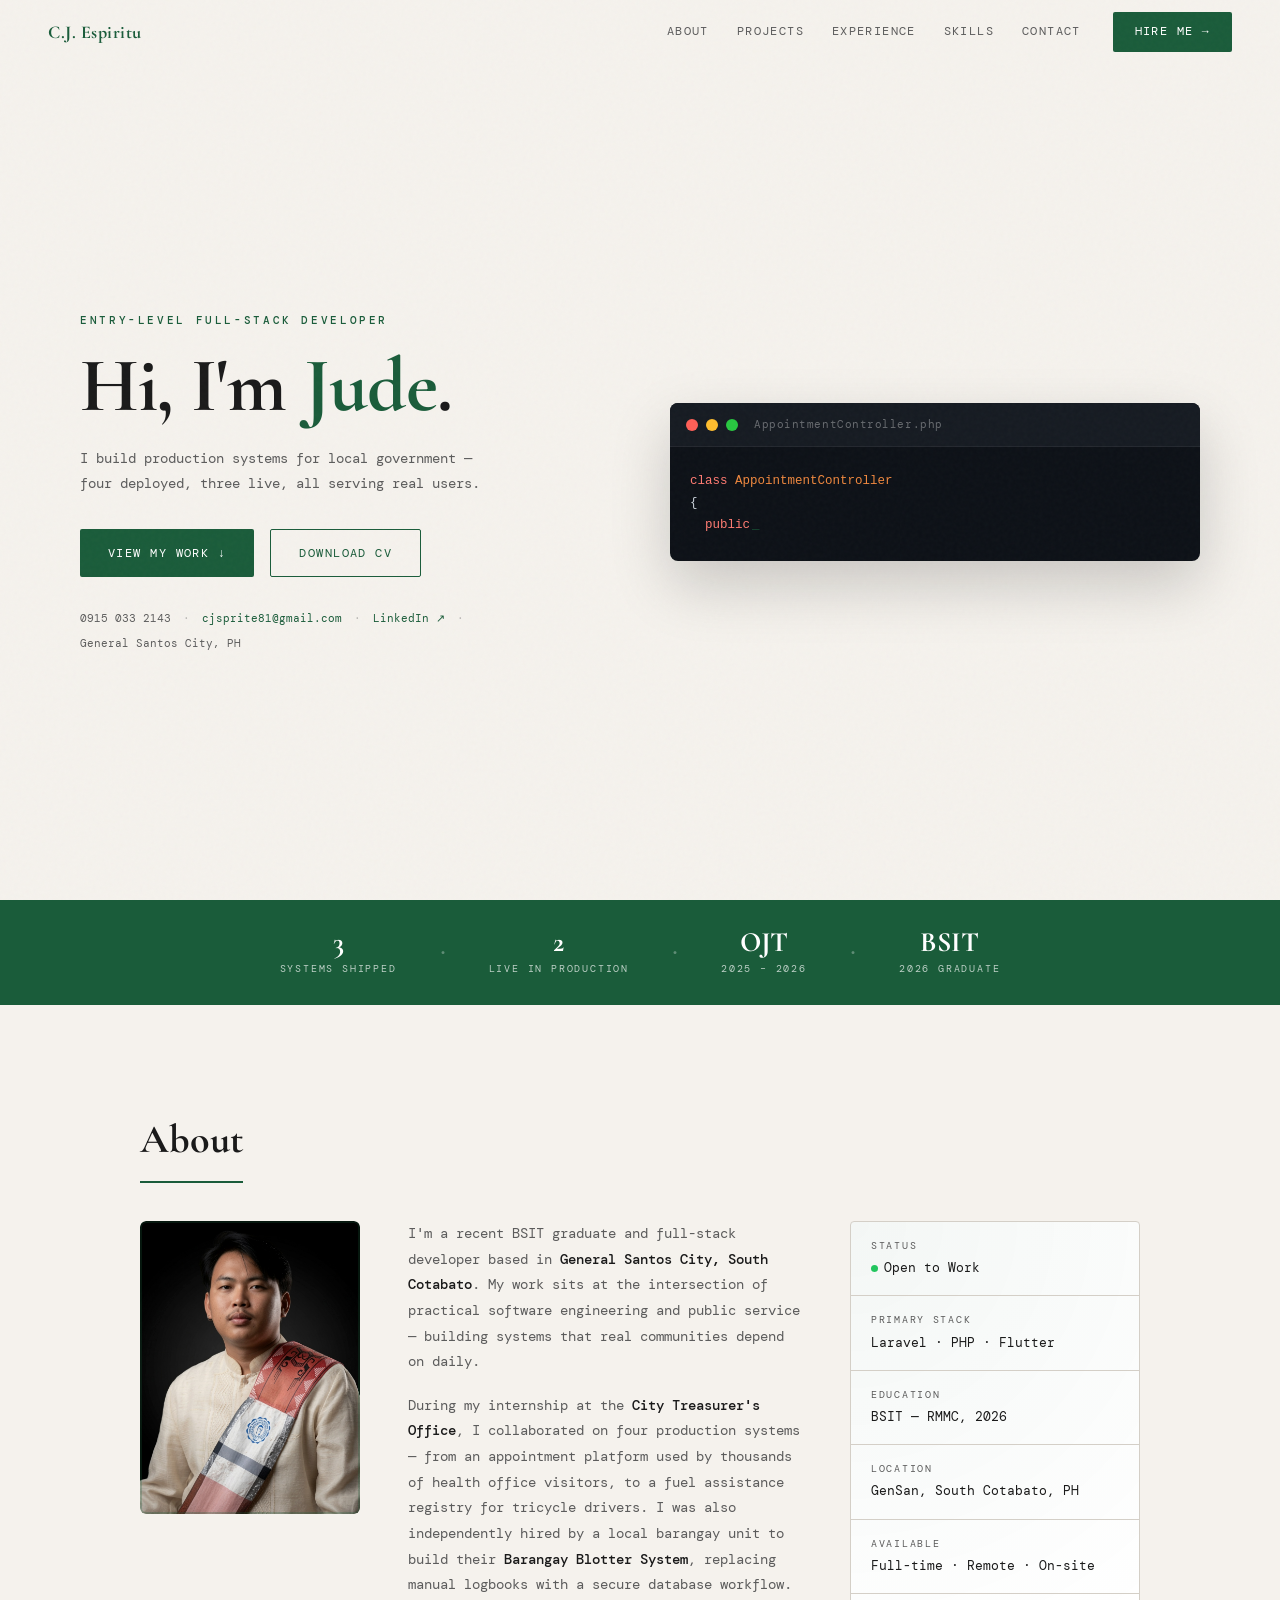
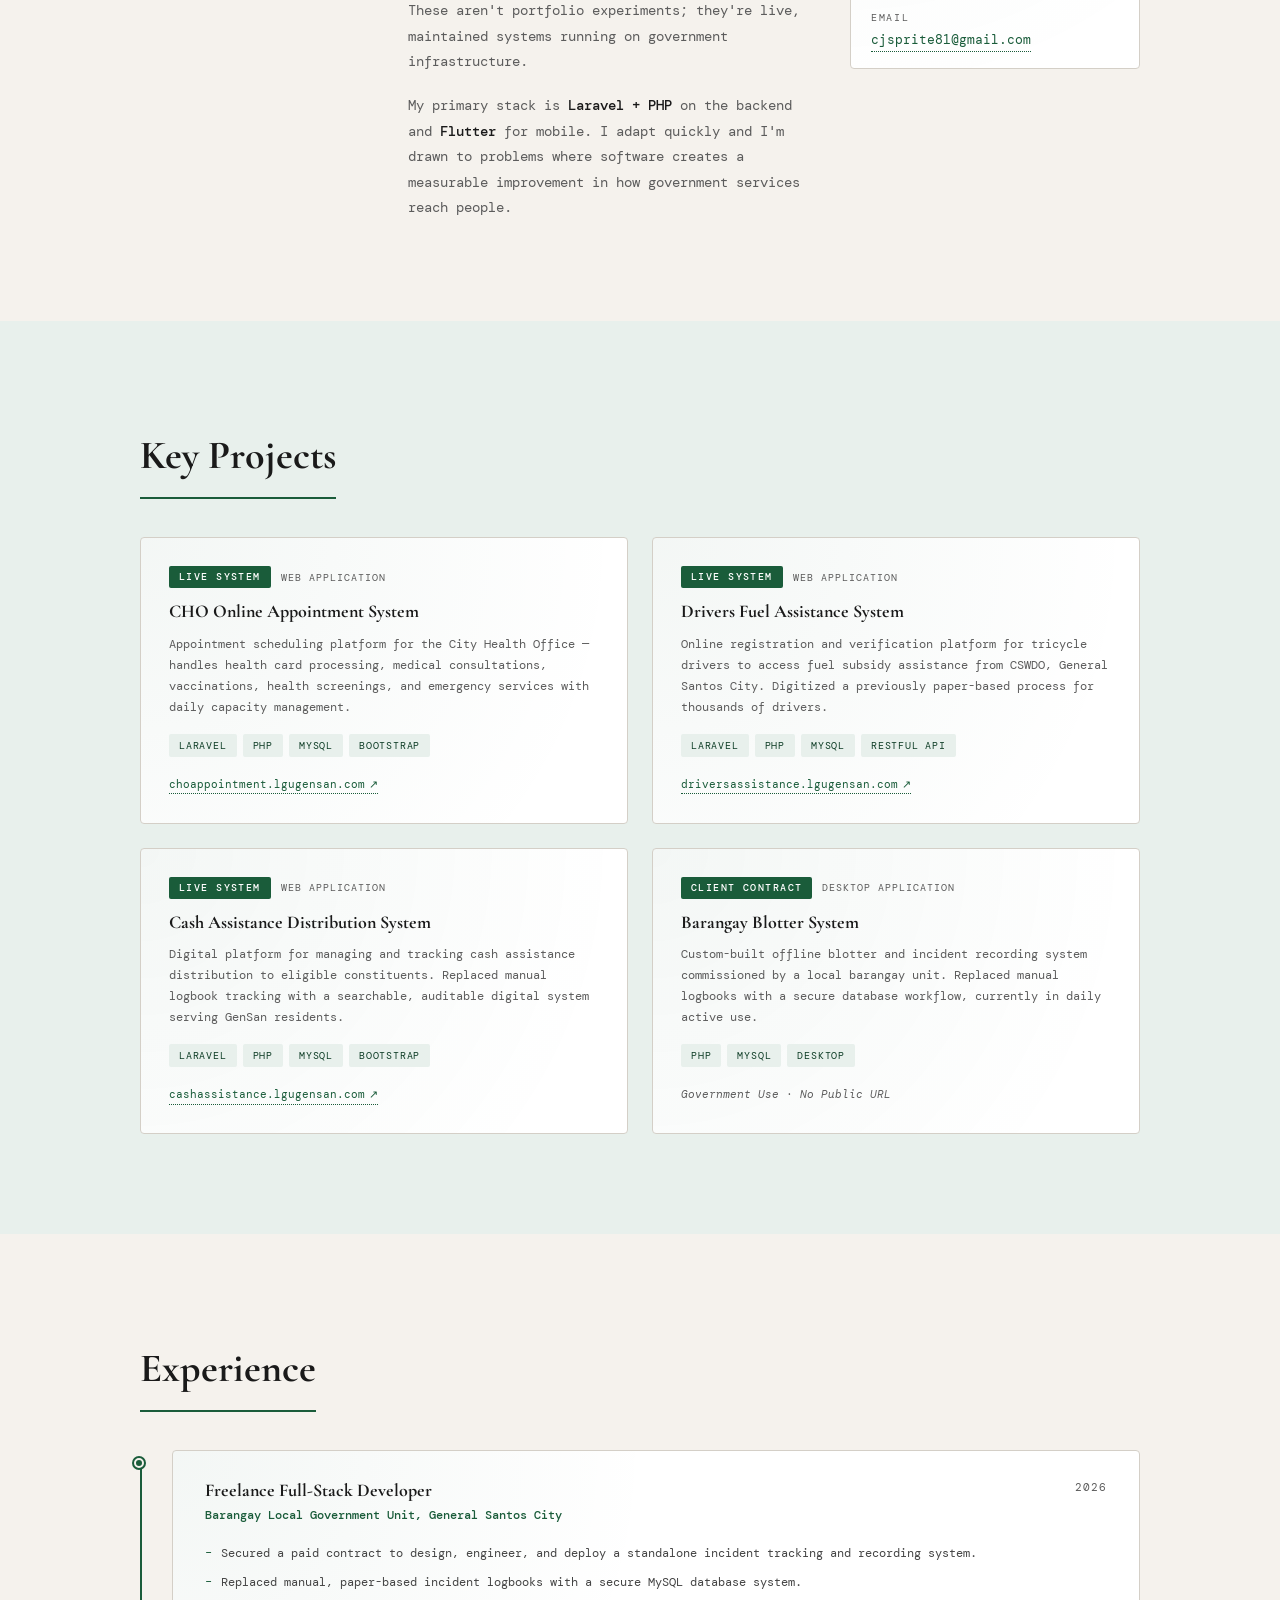
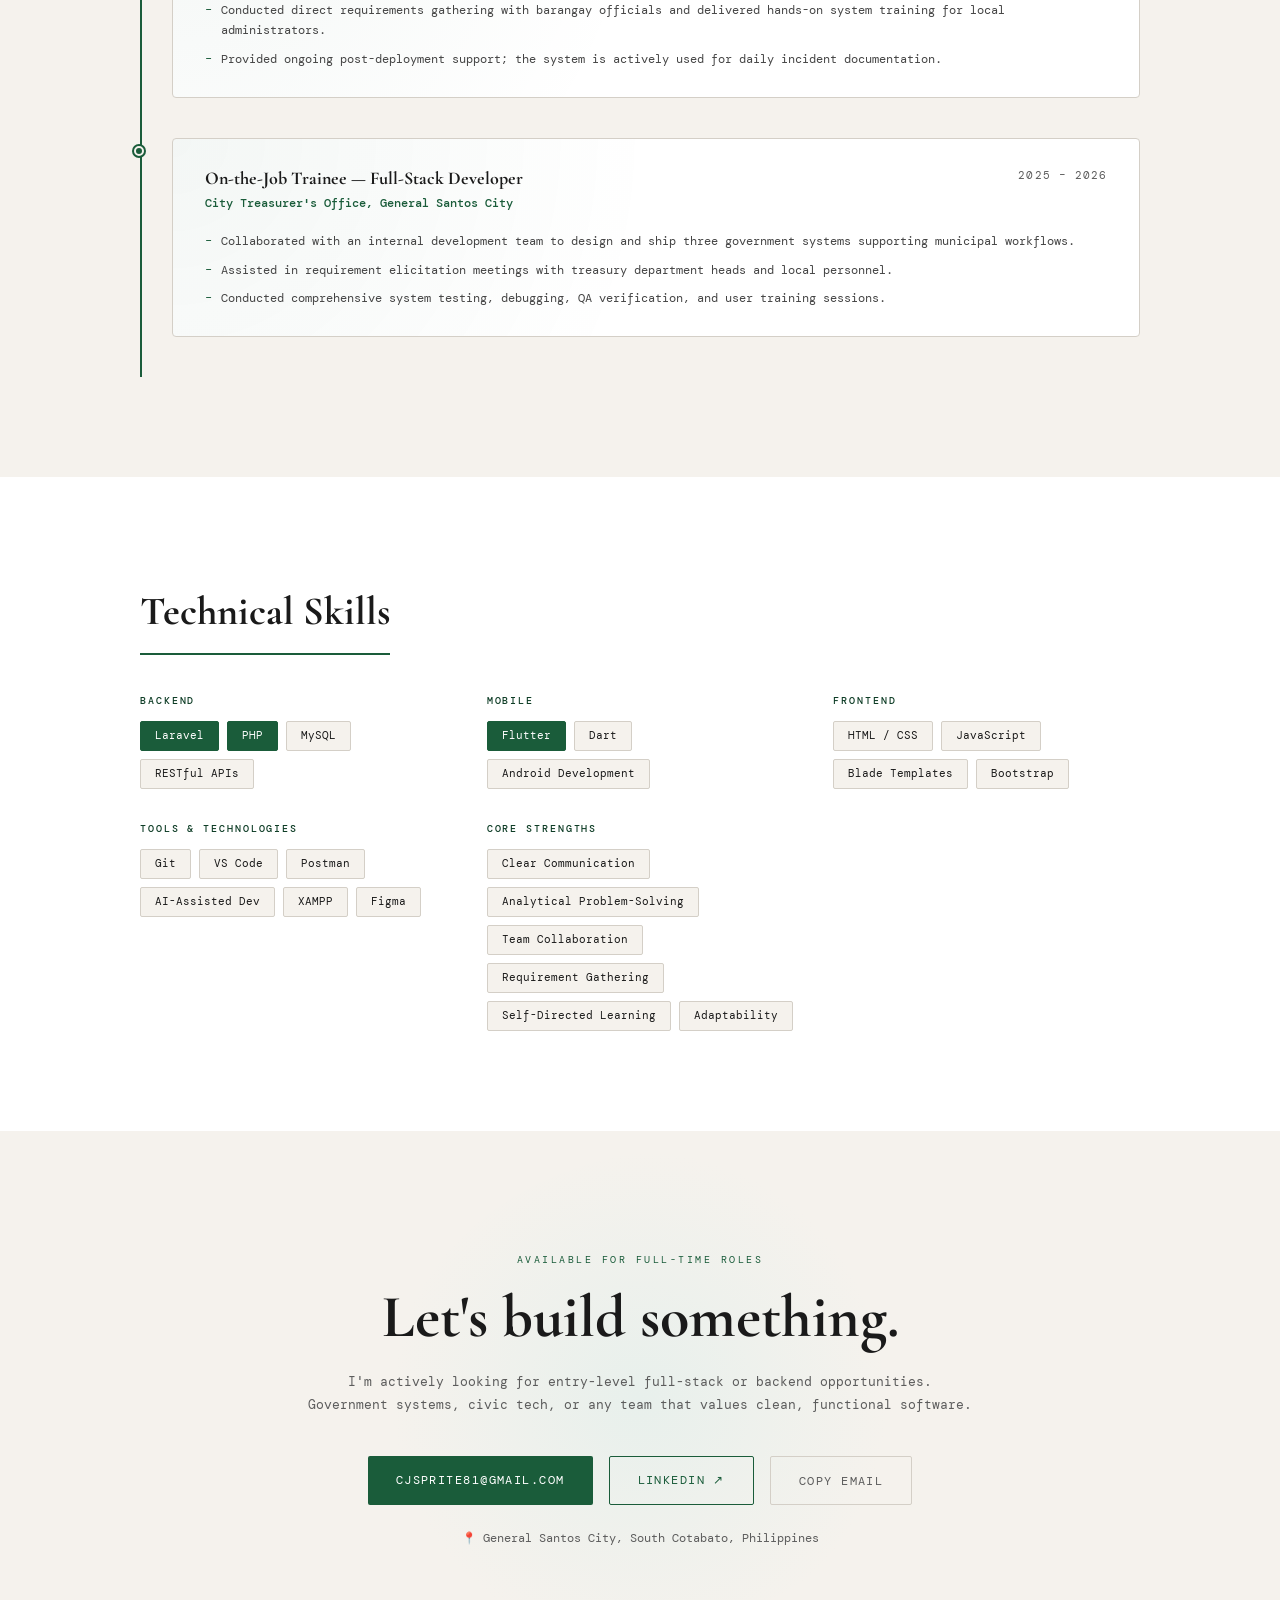
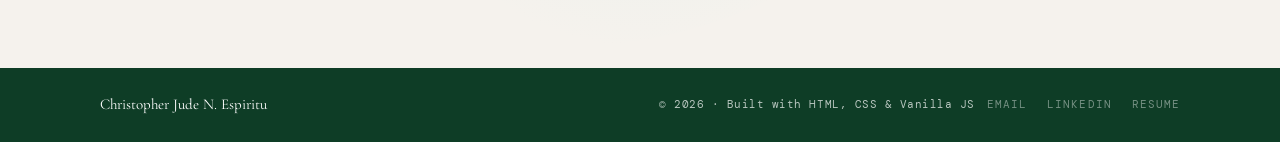
==== commit e36a8318: "Update resume with portfolio URL and about section with Barangay Blotter System" ====
--- a/index.html
+++ b/index.html
@@ -140,7 +140,7 @@
         <!-- Col 2: Bio text -->
         <div class="about-text reveal">
           <p>I'm a recent BSIT graduate and full-stack developer based in <strong>General Santos City, South Cotabato</strong>. My work sits at the intersection of practical software engineering and public service — building systems that real communities depend on daily.</p>
-          <p>During my internship at the <strong>City Treasurer's Office</strong>, I collaborated on four production systems — from an appointment platform used by thousands of health office visitors, to a fuel assistance registry for tricycle drivers. These aren't portfolio experiments; they're live, maintained systems running on LGU infrastructure.</p>
+          <p>During my internship at the <strong>City Treasurer's Office</strong>, I collaborated on four production systems — from an appointment platform used by thousands of health office visitors, to a fuel assistance registry for tricycle drivers. I was also independently hired by a local barangay unit to build their <strong>Barangay Blotter System</strong>, replacing manual logbooks with a secure database workflow. These aren't portfolio experiments; they're live, maintained systems running on government infrastructure.</p>
           <p>My primary stack is <strong>Laravel + PHP</strong> on the backend and <strong>Flutter</strong> for mobile. I adapt quickly and I'm drawn to problems where software creates a measurable improvement in how government services reach people.</p>
         </div>
 
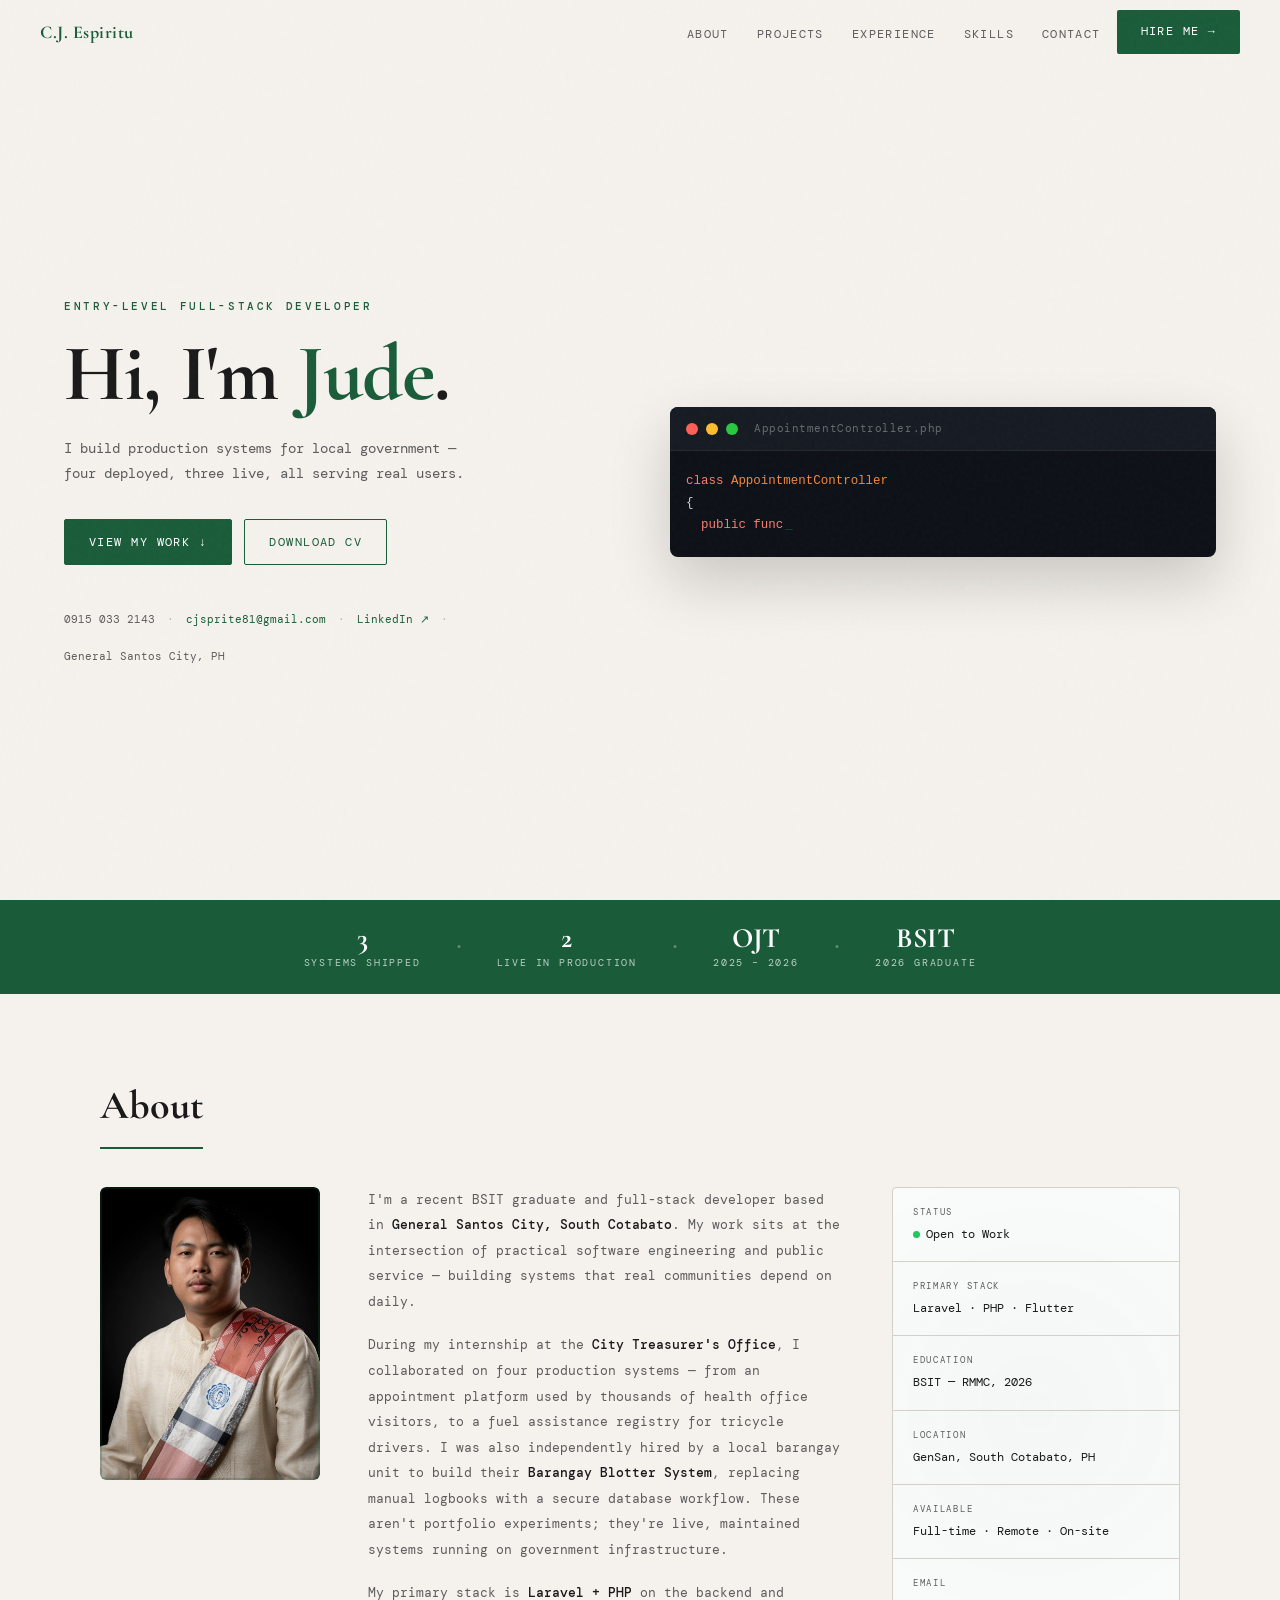
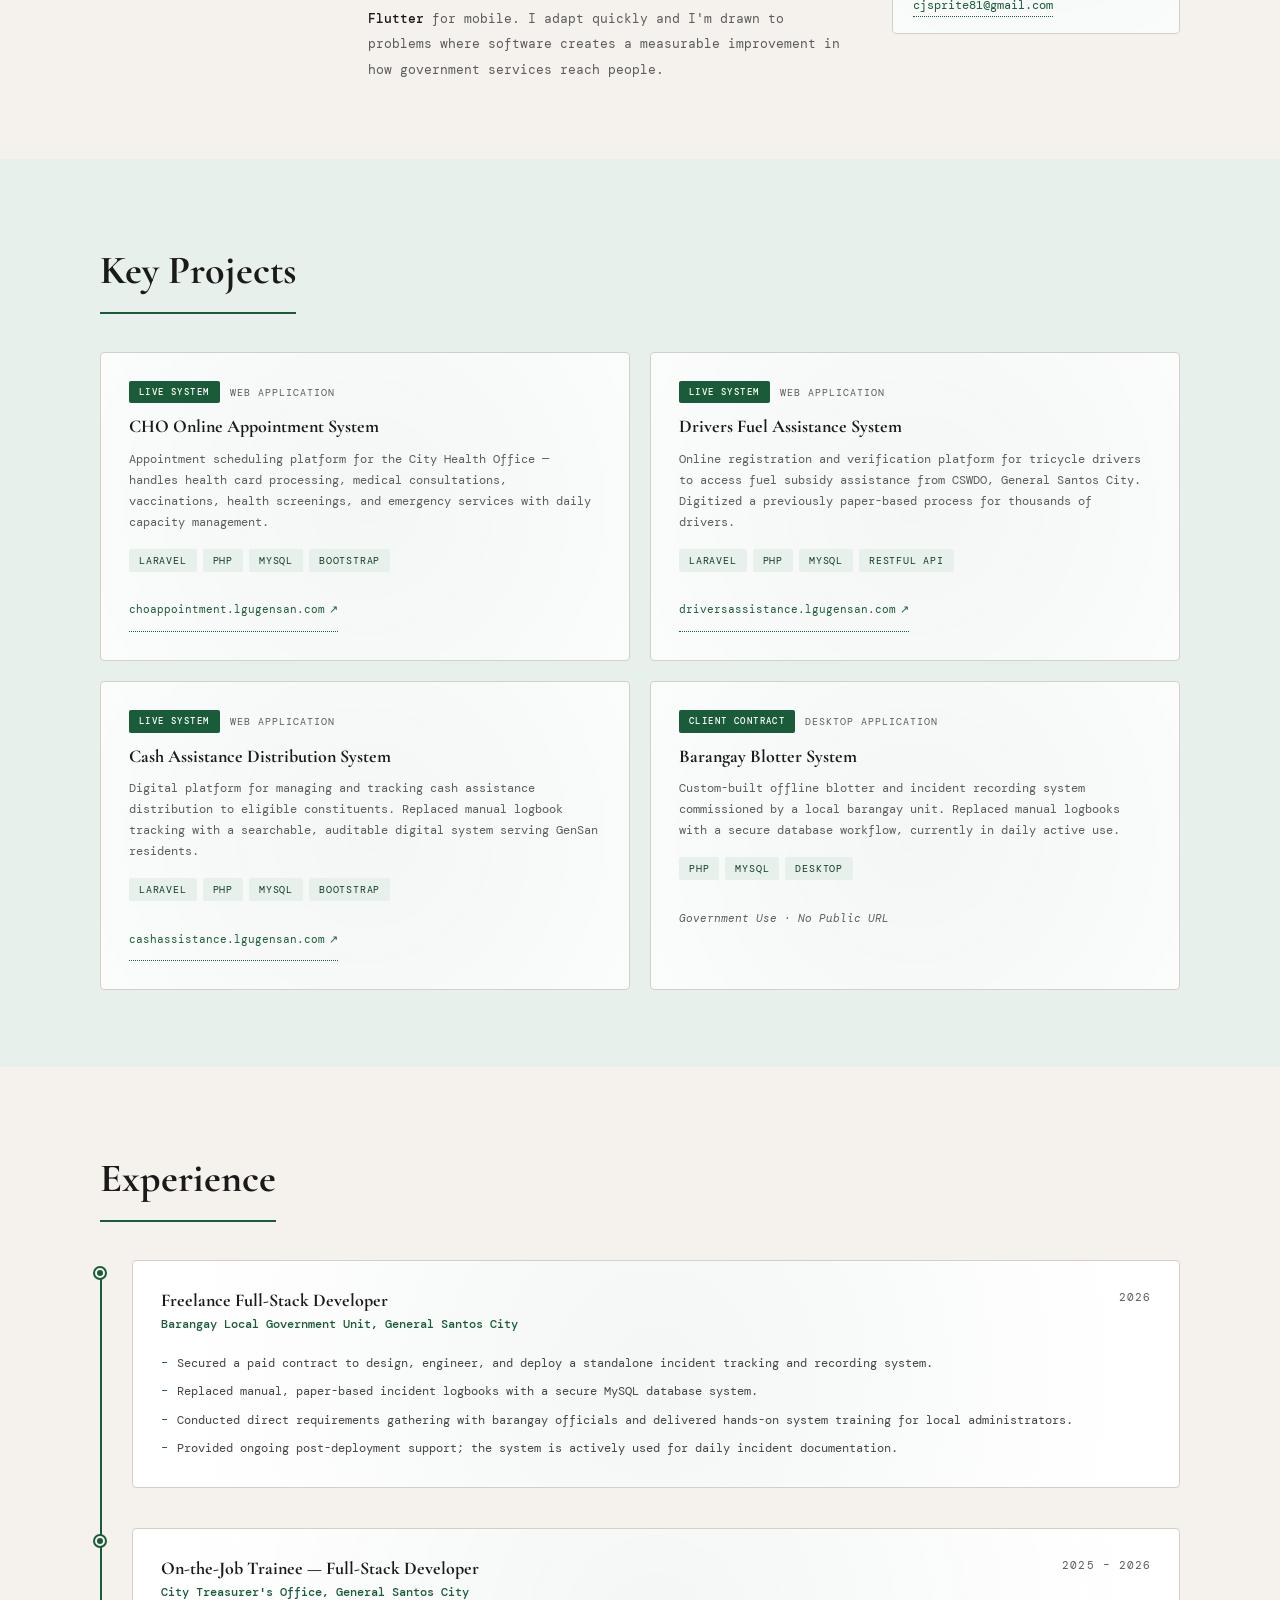
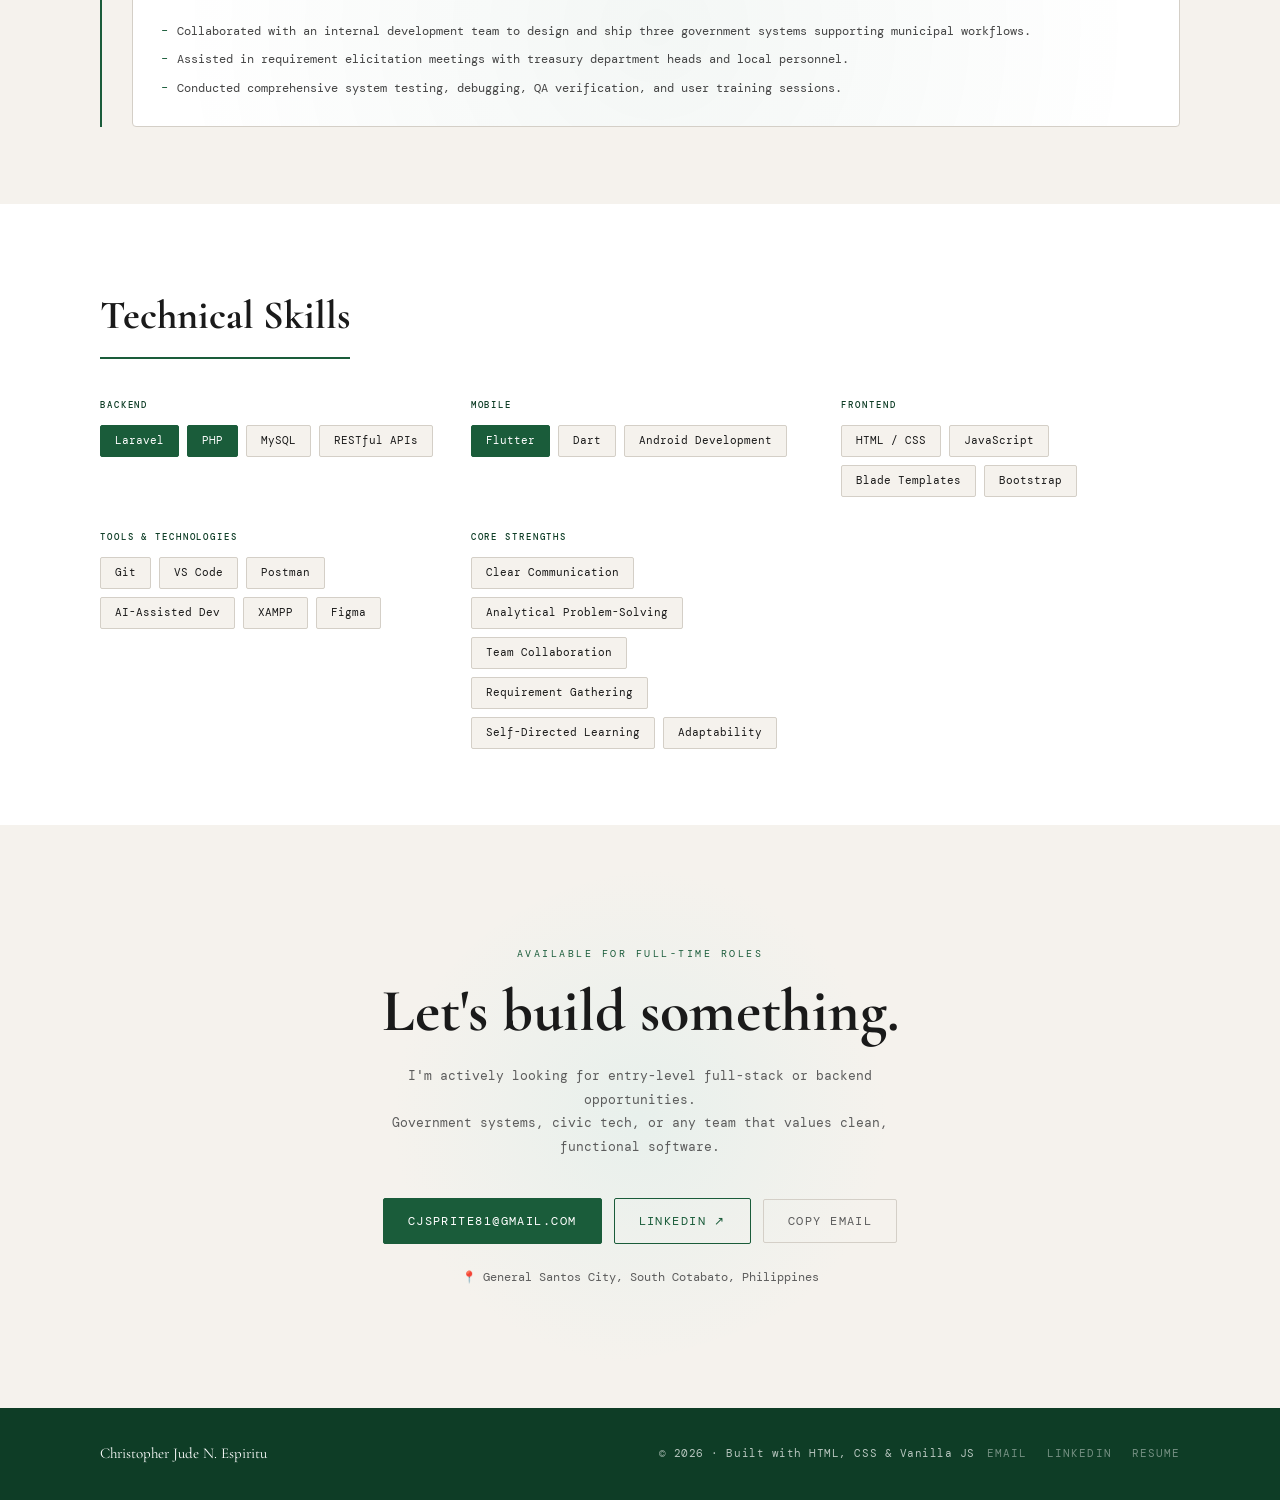
==== commit c931a4e3: "Improve mobile responsiveness with mobile-first CSS and accessibility fixes. Stack layouts on small " ====
--- a/index.html
+++ b/index.html
@@ -2,7 +2,8 @@
 <html lang="en">
 <head>
   <meta charset="UTF-8" />
-  <meta name="viewport" content="width=device-width, initial-scale=1.0" />
+  <meta name="viewport" content="width=device-width, initial-scale=1.0, viewport-fit=cover" />
+  <meta name="theme-color" content="#1a5c3a" />
   <meta name="description" content="Christopher Jude N. Espiritu — Entry-Level Full-Stack Developer from General Santos City. Builder of production web systems for local government using Laravel, PHP, and Flutter." />
   <meta name="keywords" content="Christopher Jude Espiritu, full-stack developer, Laravel, PHP, Flutter, General Santos, portfolio" />
   <meta property="og:title" content="Christopher Jude N. Espiritu — Full-Stack Developer" />
@@ -14,6 +15,7 @@
   <link rel="stylesheet" href="style.css" />
 </head>
 <body>
+  <a href="#main-content" class="skip-link">Skip to content</a>
 
   <!-- CUSTOM CURSOR -->
   <div class="cursor-dot" id="cursor-dot"></div>
@@ -44,7 +46,7 @@
   </nav>
 
   <!-- MOBILE MENU -->
-  <div class="mobile-menu" id="mobile-menu" aria-hidden="true">
+  <div class="mobile-menu" id="mobile-menu" aria-hidden="true" inert>
     <ul role="list">
       <li><a href="#about"      class="mobile-link">About</a></li>
       <li><a href="#projects"   class="mobile-link">Projects</a></li>
@@ -58,15 +60,15 @@
   <!-- ══════════════════════════════════════
        HERO
   ══════════════════════════════════════ -->
-  <section id="hero" aria-label="Introduction">
+  <section id="hero" aria-label="Introduction" tabindex="-1">
     <div class="hero-content">
       <p class="hero-eyebrow load-anim" style="--delay:0.1s">Entry-Level Full-Stack Developer</p>
       <h1 class="hero-headline load-anim" style="--delay:0.25s">
         Hi, I'm <span id="scramble-name">Jude</span>.
       </h1>
       <p class="hero-sub load-anim" style="--delay:0.4s">
-        I build production systems for local government —<br>
-        four deployed, three live, all serving real users.
+        I build production systems for local government —
+        <span class="line-break">four deployed, three live, all serving real users.</span>
       </p>
       <div class="hero-cta load-anim" style="--delay:0.55s">
         <a href="#projects" class="btn-primary magnetic" id="hero-cta-primary">View My Work ↓</a>
@@ -124,6 +126,7 @@
   <!-- ══════════════════════════════════════
        ABOUT
   ══════════════════════════════════════ -->
+  <main id="main-content">
   <section id="about" aria-label="About me">
     <div class="container">
       <h2 class="section-title split-target">About</h2>
@@ -384,8 +387,8 @@
       <p class="contact-eyebrow reveal">Available for full-time roles</p>
       <h2 class="contact-headline reveal delay-1">Let's build something.</h2>
       <p class="contact-sub reveal delay-2">
-        I'm actively looking for entry-level full-stack or backend opportunities.<br>
-        Government systems, civic tech, or any team that values clean, functional software.
+        I'm actively looking for entry-level full-stack or backend opportunities.
+        <span class="line-break">Government systems, civic tech, or any team that values clean, functional software.</span>
       </p>
       <div class="contact-actions reveal delay-3">
         <a href="mailto:cjsprite81@gmail.com" class="btn-primary magnetic" id="email-btn">cjsprite81@gmail.com</a>
@@ -395,6 +398,7 @@
       <p class="contact-location reveal delay-4">📍 General Santos City, South Cotabato, Philippines</p>
     </div>
   </section>
+  </main>
 
   <!-- ══════════════════════════════════════
        FOOTER
--- a/style.css
+++ b/style.css
@@ -1,4 +1,4 @@
-/* ── VARIABLES ── */
+/* ── VARIABLES (mobile-first tokens) ── */
 :root {
   --bg: #f5f2ed;
   --surface: #ffffff;
@@ -8,18 +8,70 @@
   --text: #1a1a1a;
   --muted: #5c5c5c;
   --border: #d4cfc7;
-  --nav-h: 64px;
+  --nav-h: 56px;
+  --touch-min: 44px;
+  --container-max: 1080px;
+  --hero-max: 1280px;
   --ease-spring: cubic-bezier(0.34, 1.56, 0.64, 1);
   --ease-out: cubic-bezier(0.16, 1, 0.3, 1);
+  --space-section: clamp(3.5rem, 6vw, 6.25rem);
+  --container-pad: clamp(1rem, 4vw, 2.5rem);
+  --text-base: clamp(0.8125rem, 0.78rem + 0.2vw, 0.875rem);
+  --safe-top: env(safe-area-inset-top, 0px);
+  --safe-right: env(safe-area-inset-right, 0px);
+  --safe-bottom: env(safe-area-inset-bottom, 0px);
+  --safe-left: env(safe-area-inset-left, 0px);
 }
 
 /* ── RESET ── */
 *, *::before, *::after { margin: 0; padding: 0; box-sizing: border-box; }
-html { scroll-behavior: smooth; }
-body { background: var(--bg); color: var(--text); font-family: 'DM Mono', monospace; font-size: 13px; line-height: 1.7; overflow-x: hidden; }
+html {
+  scroll-behavior: smooth;
+  -webkit-text-size-adjust: 100%;
+  text-size-adjust: 100%;
+}
+body {
+  background: var(--bg);
+  color: var(--text);
+  font-family: 'DM Mono', monospace;
+  font-size: var(--text-base);
+  line-height: 1.7;
+  overflow-x: clip;
+  padding-left: var(--safe-left);
+  padding-right: var(--safe-right);
+}
+body.menu-open { overflow: hidden; }
 a { color: inherit; text-decoration: none; }
 ul { list-style: none; }
-img { max-width: 100%; display: block; }
+img { max-width: 100%; height: auto; display: block; }
+
+/* ── SKIP LINK ── */
+.skip-link {
+  position: absolute;
+  top: -100%;
+  left: var(--container-pad);
+  z-index: 10000;
+  padding: 0.75rem 1rem;
+  background: var(--accent);
+  color: #fff;
+  font-size: 0.75rem;
+  text-transform: uppercase;
+  letter-spacing: 0.08em;
+  border-radius: 0 0 4px 4px;
+  transition: top 0.2s ease;
+}
+.skip-link:focus {
+  top: var(--safe-top);
+  outline: 2px solid var(--accent-dark);
+  outline-offset: 2px;
+}
+
+/* ── FOCUS (keyboard) ── */
+:focus { outline: none; }
+:focus-visible {
+  outline: 2px solid var(--accent);
+  outline-offset: 3px;
+}
 
 /* ── GRAIN ── */
 .grain {
@@ -28,7 +80,7 @@
   opacity: 0.028;
 }
 
-/* ── CURSOR ── */
+/* ── CURSOR (fine pointer only) ── */
 .cursor-dot, .cursor-outline {
   position: fixed; top: 0; left: 0; pointer-events: none;
   z-index: 9999; border-radius: 50%; transform: translate(-50%, -50%);
@@ -42,63 +94,92 @@
 }
 body:not(:hover) .cursor-dot,
 body:not(:hover) .cursor-outline { opacity: 0; }
-@media (pointer: coarse) { .cursor-dot, .cursor-outline { display: none; } }
+@media (pointer: coarse), (hover: none) {
+  .cursor-dot, .cursor-outline { display: none !important; }
+}
 
 /* ── CONTAINER ── */
-.container { max-width: 1080px; margin: 0 auto; padding: 0 40px; }
-
-/* ── NAV ── */
+.container {
+  width: min(100% - (var(--container-pad) * 2), var(--container-max));
+  margin-inline: auto;
+}
+
+/* ── NAV (mobile default) ── */
 #main-nav {
-  position: fixed; top: 0; left: 0; right: 0; z-index: 100;
-  height: var(--nav-h); display: flex; align-items: center; gap: 32px;
-  padding: 0 48px;
+  position: fixed;
+  top: 0; left: 0; right: 0;
+  z-index: 100;
+  height: calc(var(--nav-h) + var(--safe-top));
+  padding: var(--safe-top) var(--container-pad) 0;
+  display: flex;
+  align-items: center;
+  gap: 1rem;
   transition: background 0.3s ease, box-shadow 0.3s ease;
 }
 #main-nav.scrolled {
   background: rgba(245,242,237,0.95);
   backdrop-filter: blur(8px);
+  -webkit-backdrop-filter: blur(8px);
   box-shadow: 0 1px 0 var(--border);
 }
 .nav-logo {
   font-family: 'Cormorant Garamond', serif;
-  font-size: 18px; font-weight: 700;
-  color: var(--accent); letter-spacing: 0.03em;
-  margin-right: auto; cursor: pointer;
+  font-size: clamp(1rem, 3.5vw, 1.125rem);
+  font-weight: 700;
+  color: var(--accent);
+  letter-spacing: 0.03em;
+  margin-right: auto;
+  min-height: var(--touch-min);
+  display: inline-flex;
+  align-items: center;
   transition: opacity 0.2s;
 }
 .nav-logo:hover { opacity: 0.7; }
-.nav-links { display: flex; gap: 28px; }
+.nav-links { display: none; gap: 1.75rem; }
 .nav-link {
-  font-size: 11.5px; text-transform: uppercase; letter-spacing: 0.12em;
-  color: var(--muted); position: relative; padding-bottom: 2px;
-  display: inline-block;
+  font-size: 0.72rem;
+  text-transform: uppercase;
+  letter-spacing: 0.12em;
+  color: var(--muted);
+  position: relative;
+  padding-block: 0.5rem 0.125rem;
+  display: inline-flex;
+  align-items: center;
+  min-height: var(--touch-min);
   transition: color 0.2s ease, transform 0.25s var(--ease-spring);
 }
 .nav-link::after {
-  content: ''; position: absolute; bottom: 0; left: 0;
-  width: 0; height: 1.5px; background: var(--accent);
+  content: '';
+  position: absolute;
+  bottom: 0.25rem;
+  left: 0;
+  width: 0;
+  height: 1.5px;
+  background: var(--accent);
   transition: width 0.25s ease;
 }
 .nav-link:hover, .nav-link.active { color: var(--accent); }
 .nav-link:hover::after, .nav-link.active::after { width: 100%; }
-.nav-cta {
-  font-size: 11.5px; text-transform: uppercase; letter-spacing: 0.12em;
-  background: var(--accent); color: #fff;
-  padding: 10px 22px; border-radius: 2px;
-  transition: background 0.2s ease, transform 0.2s var(--ease-spring), box-shadow 0.2s ease;
-}
-.nav-cta:hover {
-  background: var(--accent-dark);
-  box-shadow: 0 6px 20px rgba(26,92,58,0.25);
-  transform: translateY(-2px);
-}
+.nav-cta { display: none; }
 .hamburger {
-  display: none; flex-direction: column; gap: 5px;
-  background: none; border: none; cursor: pointer; padding: 4px;
+  display: flex;
+  flex-direction: column;
+  justify-content: center;
+  align-items: center;
+  gap: 5px;
+  width: var(--touch-min);
+  height: var(--touch-min);
+  background: none;
+  border: none;
+  cursor: pointer;
+  flex-shrink: 0;
 }
 .hamburger span {
-  display: block; width: 22px; height: 1.5px;
-  background: var(--text); border-radius: 2px;
+  display: block;
+  width: 22px;
+  height: 1.5px;
+  background: var(--text);
+  border-radius: 2px;
   transition: transform 0.25s ease, opacity 0.25s ease;
 }
 .hamburger.open span:nth-child(1) { transform: rotate(45deg) translate(4.5px, 4.5px); }
@@ -107,381 +188,739 @@
 
 /* MOBILE MENU */
 .mobile-menu {
-  position: fixed; top: var(--nav-h); left: 0; right: 0; z-index: 99;
+  position: fixed;
+  top: calc(var(--nav-h) + var(--safe-top));
+  left: 0;
+  right: 0;
+  z-index: 99;
   background: var(--surface);
-  display: none; grid-template-rows: 0fr;
-  transition: grid-template-rows 0.3s ease;
+  visibility: hidden;
+  opacity: 0;
+  max-height: 0;
   overflow: hidden;
-}
-.mobile-menu.open { grid-template-rows: 1fr; border-bottom: 1px solid var(--border); }
-.mobile-menu ul { min-height: 0; padding: 16px 24px 24px; display: flex; flex-direction: column; gap: 4px; }
+  transition: max-height 0.35s var(--ease-out), opacity 0.25s ease, visibility 0.35s;
+  border-bottom: 1px solid transparent;
+}
+.mobile-menu.open {
+  visibility: visible;
+  opacity: 1;
+  max-height: min(80vh, 28rem);
+  border-bottom-color: var(--border);
+  overflow-y: auto;
+  -webkit-overflow-scrolling: touch;
+}
+.mobile-menu ul {
+  padding: 1rem var(--container-pad) calc(1.5rem + var(--safe-bottom));
+  display: flex;
+  flex-direction: column;
+  gap: 0.25rem;
+}
 .mobile-link {
-  display: block; padding: 12px 0;
-  font-size: 13px; letter-spacing: 0.08em; text-transform: uppercase;
-  color: var(--muted); border-bottom: 1px solid var(--border);
+  display: flex;
+  align-items: center;
+  min-height: var(--touch-min);
+  padding: 0.625rem 0;
+  font-size: 0.8125rem;
+  letter-spacing: 0.08em;
+  text-transform: uppercase;
+  color: var(--muted);
+  border-bottom: 1px solid var(--border);
   transition: color 0.2s, padding-left 0.2s;
 }
-.mobile-link:hover { color: var(--accent); padding-left: 8px; }
+.mobile-link:hover, .mobile-link:focus-visible { color: var(--accent); padding-left: 0.5rem; }
 .mobile-menu ul li:last-child .mobile-link { border-bottom: none; }
 
-/* ── HERO ── */
+/* ── HERO (mobile: single column) ── */
 #hero {
-  min-height: 100vh; display: grid;
-  grid-template-columns: 1fr 1fr;
-  align-items: center; gap: 60px;
-  padding: calc(var(--nav-h) + 80px) 80px 80px;
-  max-width: 1280px; margin: 0 auto;
+  min-height: 100svh;
+  display: grid;
+  grid-template-columns: 1fr;
+  align-items: center;
+  gap: clamp(2rem, 5vw, 3.75rem);
+  padding:
+    calc(var(--nav-h) + var(--safe-top) + clamp(2rem, 6vw, 5rem))
+    var(--container-pad)
+    clamp(2.5rem, 6vw, 5rem);
+  max-width: var(--hero-max);
+  margin-inline: auto;
 }
 .hero-eyebrow {
-  font-size: 10.5px; text-transform: uppercase;
-  letter-spacing: 0.25em; color: var(--accent);
-  font-weight: 500; margin-bottom: 16px;
+  font-size: clamp(0.625rem, 2.5vw, 0.66rem);
+  text-transform: uppercase;
+  letter-spacing: 0.25em;
+  color: var(--accent);
+  font-weight: 500;
+  margin-bottom: 1rem;
 }
 .hero-headline {
   font-family: 'Cormorant Garamond', serif;
-  font-size: clamp(48px, 6vw, 80px);
-  font-weight: 700; line-height: 1.05;
-  letter-spacing: -0.01em; margin-bottom: 20px;
+  font-size: clamp(2.25rem, 10vw, 5rem);
+  font-weight: 700;
+  line-height: 1.05;
+  letter-spacing: -0.01em;
+  margin-bottom: 1.25rem;
+  overflow-wrap: break-word;
 }
 #scramble-name { color: var(--accent); }
 .hero-sub {
-  font-size: 14px; color: var(--muted);
-  line-height: 1.8; margin-bottom: 32px;
-  max-width: 460px;
-}
-.hero-cta { display: flex; gap: 16px; flex-wrap: wrap; margin-bottom: 32px; }
+  font-size: clamp(0.8125rem, 2.5vw, 0.875rem);
+  color: var(--muted);
+  line-height: 1.8;
+  margin-bottom: 2rem;
+  max-width: 32rem;
+}
+.hero-sub .line-break { display: block; }
+.hero-cta {
+  display: flex;
+  flex-direction: column;
+  gap: 0.75rem;
+  margin-bottom: 2rem;
+}
 .hero-contacts {
-  font-size: 11px; color: var(--muted);
-  display: flex; flex-wrap: wrap; gap: 6px 12px; align-items: center;
-}
-.hero-contacts a { color: var(--accent); transition: opacity 0.2s; }
+  font-size: clamp(0.6875rem, 2vw, 0.6875rem);
+  color: var(--muted);
+  display: flex;
+  flex-wrap: wrap;
+  gap: 0.5rem 0.75rem;
+  align-items: center;
+}
+.hero-contacts a {
+  color: var(--accent);
+  min-height: var(--touch-min);
+  display: inline-flex;
+  align-items: center;
+  transition: opacity 0.2s;
+}
 .hero-contacts a:hover { opacity: 0.7; }
-.hdivider { opacity: 0.4; }
-
-/* CODE WINDOW */
-.hero-code { animation: float 4s ease-in-out infinite; }
+.hdivider { opacity: 0.4; user-select: none; }
+@media (max-width: 380px) {
+  .hdivider { display: none; }
+  .hero-contacts { gap: 0.625rem; }
+}
+
+/* CODE WINDOW (hidden on mobile, shown tablet+) */
+.hero-code { display: none; animation: float 4s ease-in-out infinite; }
 .code-window {
-  background: #0d1117; border-radius: 8px;
-  overflow: hidden; box-shadow: 0 24px 60px rgba(0,0,0,0.18);
+  background: #0d1117;
+  border-radius: 8px;
+  overflow: hidden;
+  box-shadow: 0 24px 60px rgba(0,0,0,0.18);
   font-family: 'DM Mono', monospace;
 }
 .code-window-bar {
-  background: #161b22; padding: 12px 16px;
-  display: flex; align-items: center; gap: 8px;
+  background: #161b22;
+  padding: 0.75rem 1rem;
+  display: flex;
+  align-items: center;
+  gap: 0.5rem;
   border-bottom: 1px solid rgba(255,255,255,0.06);
 }
-.w-dot { width: 12px; height: 12px; border-radius: 50%; }
+.w-dot { width: 12px; height: 12px; border-radius: 50%; flex-shrink: 0; }
 .code-filename {
-  margin-left: 8px; font-size: 11px;
-  color: rgba(255,255,255,0.35); letter-spacing: 0.05em;
-}
-.code-body { padding: 24px 20px; font-size: 12.5px; line-height: 1.75; overflow-x: auto; }
+  margin-left: 0.5rem;
+  font-size: 0.6875rem;
+  color: rgba(255,255,255,0.35);
+  letter-spacing: 0.05em;
+  overflow: hidden;
+  text-overflow: ellipsis;
+  white-space: nowrap;
+}
+.code-body {
+  padding: 1.25rem 1rem;
+  font-size: clamp(0.6875rem, 1.5vw, 0.78rem);
+  line-height: 1.75;
+  overflow-x: auto;
+  -webkit-overflow-scrolling: touch;
+}
 .code-body code { color: #c9d1d9; }
 #code-typewriter { transition: opacity 0.5s ease; }
-#code-typewriter::after { content: '_'; color: var(--accent); margin-left: 2px; animation: blink-cursor 0.8s step-end infinite; }
+#code-typewriter::after {
+  content: '_';
+  color: var(--accent);
+  margin-left: 2px;
+  animation: blink-cursor 0.8s step-end infinite;
+}
 @keyframes blink-cursor { from, to { opacity: 1; } 50% { opacity: 0; } }
-.code-body code span { transition: filter 0.2s ease, text-shadow 0.2s ease; }
-.code-body code span:hover { filter: brightness(1.3); text-shadow: 0 0 8px rgba(255,255,255,0.25); cursor: default; }
 .c-kw { color: #ff7b72; }
 .c-cl { color: #f0883e; }
 .c-fn { color: #d2a8ff; }
 .c-str { color: #a5d6ff; }
 
-/* ── BUTTONS ── */
+/* ── BUTTONS (44px touch targets) ── */
+.btn-primary,
+.btn-secondary,
+.btn-ghost,
+.nav-cta {
+  display: inline-flex;
+  align-items: center;
+  justify-content: center;
+  min-height: var(--touch-min);
+  padding: 0.75rem 1.5rem;
+  border-radius: 2px;
+  font-size: 0.75rem;
+  text-transform: uppercase;
+  letter-spacing: 0.12em;
+  text-align: center;
+  transition: background 0.2s, transform 0.2s var(--ease-spring), box-shadow 0.2s, border-color 0.2s, color 0.2s;
+}
 .btn-primary {
-  display: inline-block; background: var(--accent); color: #fff;
-  padding: 14px 28px; border-radius: 2px; font-size: 12px;
-  text-transform: uppercase; letter-spacing: 0.12em;
-  transition: background 0.2s, transform 0.2s var(--ease-spring), box-shadow 0.2s;
+  background: var(--accent);
+  color: #fff;
+  border: 1.5px solid var(--accent);
 }
 .btn-primary:hover {
-  background: var(--accent-dark); transform: translateY(-3px);
+  background: var(--accent-dark);
+  transform: translateY(-2px);
   box-shadow: 0 10px 28px rgba(26,92,58,0.28);
 }
 .btn-secondary {
-  display: inline-block; border: 1.5px solid var(--accent); color: var(--accent);
-  padding: 13px 28px; border-radius: 2px; font-size: 12px;
-  text-transform: uppercase; letter-spacing: 0.12em;
-  transition: background 0.2s, transform 0.2s var(--ease-spring);
-}
-.btn-secondary:hover { background: var(--accent-light); transform: translateY(-3px); }
+  border: 1.5px solid var(--accent);
+  color: var(--accent);
+  background: transparent;
+}
+.btn-secondary:hover { background: var(--accent-light); transform: translateY(-2px); }
 .btn-ghost {
-  display: inline-block; border: 1.5px solid var(--border);
-  background: none; color: var(--muted); cursor: pointer;
-  padding: 13px 28px; border-radius: 2px; font-size: 12px;
-  font-family: 'DM Mono', monospace;
-  text-transform: uppercase; letter-spacing: 0.12em;
-  transition: border-color 0.2s, color 0.2s, transform 0.2s;
+  border: 1.5px solid var(--border);
+  background: none;
+  color: var(--muted);
+  cursor: pointer;
+  font-family: inherit;
 }
 .btn-ghost:hover { border-color: var(--accent); color: var(--accent); transform: translateY(-2px); }
 
-/* ── STATS BAR ── */
+@media (hover: none) {
+  .btn-primary:hover, .btn-secondary:hover, .btn-ghost:hover,
+  .nav-cta:hover, .project-card:hover { transform: none; }
+}
+
+/* ── STATS BAR (mobile: 2×2 grid) ── */
 .stats-bar {
-  background: var(--accent); color: #fff;
-  display: flex; justify-content: center; align-items: center;
-  flex-wrap: wrap; gap: 8px 40px; padding: 28px 40px;
+  background: var(--accent);
+  color: #fff;
+  display: grid;
+  grid-template-columns: repeat(2, 1fr);
+  gap: 1.25rem 1rem;
+  padding: 1.5rem var(--container-pad);
 }
 .stat-item { text-align: center; }
 .stat-num {
-  display: block; font-family: 'Cormorant Garamond', serif;
-  font-size: 28px; font-weight: 700; line-height: 1;
+  display: block;
+  font-family: 'Cormorant Garamond', serif;
+  font-size: clamp(1.5rem, 5vw, 1.75rem);
+  font-weight: 700;
+  line-height: 1;
 }
 .stat-lbl {
-  display: block; font-size: 10px;
-  text-transform: uppercase; letter-spacing: 0.18em;
-  opacity: 0.7; margin-top: 4px;
-}
-.stat-div { font-size: 20px; opacity: 0.3; }
+  display: block;
+  font-size: clamp(0.5625rem, 2vw, 0.625rem);
+  text-transform: uppercase;
+  letter-spacing: 0.18em;
+  opacity: 0.7;
+  margin-top: 0.25rem;
+  line-height: 1.4;
+}
+.stat-div { display: none; }
 
 /* ── SECTION TITLES ── */
 .section-title {
   font-family: 'Cormorant Garamond', serif;
-  font-size: clamp(28px, 4vw, 40px); font-weight: 700;
-  color: var(--text); margin-bottom: 48px;
-  position: relative; display: inline-block;
+  font-size: clamp(1.75rem, 5vw, 2.5rem);
+  font-weight: 700;
+  color: var(--text);
+  margin-bottom: clamp(2rem, 5vw, 3rem);
+  position: relative;
+  display: inline-block;
 }
 .section-title::after {
-  content: ''; position: absolute; bottom: -10px; left: 0;
-  height: 2px; background: var(--accent);
-  width: 0; transition: width 0.5s var(--ease-out) 0.3s;
+  content: '';
+  position: absolute;
+  bottom: -0.625rem;
+  left: 0;
+  height: 2px;
+  background: var(--accent);
+  width: 0;
+  transition: width 0.5s var(--ease-out) 0.3s;
 }
 .section-title.is-visible::after { width: 100%; }
 
-/* ── ABOUT ── */
-#about { padding: 100px 0; }
+/* ── ABOUT (mobile: stacked) ── */
+#about { padding-block: var(--space-section); }
 .about-grid {
   display: grid;
-  grid-template-columns: 220px 1fr 290px;
-  gap: 48px;
+  grid-template-columns: 1fr;
+  gap: clamp(1.5rem, 4vw, 3rem);
   align-items: start;
 }
-.about-photo-col { /* photo column wrapper */ }
 .about-photo-wrap {
   position: relative;
-  width: 100%;
-  aspect-ratio: 3/4;
+  width: min(100%, 14rem);
+  margin-inline: auto;
+  aspect-ratio: 3 / 4;
   border-radius: 6px;
   overflow: hidden;
 }
-.about-text p { font-size: 13.5px; color: var(--muted); line-height: 1.9; margin-bottom: 18px; }
+.about-text p {
+  font-size: clamp(0.8125rem, 2vw, 0.84rem);
+  color: var(--muted);
+  line-height: 1.9;
+  margin-bottom: 1.125rem;
+}
 .about-text p:last-child { margin-bottom: 0; }
 .about-text strong { color: var(--text); font-weight: 500; }
-
-/* Profile photo */
 .about-photo {
-  width: 100%; height: 100%; object-fit: cover; object-position: top center;
-  display: block; border-radius: 6px;
+  width: 100%;
+  height: 100%;
+  object-fit: cover;
+  object-position: top center;
+  border-radius: 6px;
   filter: grayscale(8%) contrast(1.04);
   transition: transform 0.5s var(--ease-spring), filter 0.4s ease;
 }
-.about-photo-wrap:hover .about-photo {
-  transform: scale(1.03);
-  filter: grayscale(0%) contrast(1.06);
+@media (hover: hover) {
+  .about-photo-wrap:hover .about-photo {
+    transform: scale(1.03);
+    filter: grayscale(0%) contrast(1.06);
+  }
 }
 .about-photo-ring {
-  position: absolute; inset: 0; border-radius: 6px;
+  position: absolute;
+  inset: 0;
+  border-radius: 6px;
   box-shadow: inset 0 0 0 2px rgba(26, 92, 58, 0.25);
-  pointer-events: none; z-index: 1;
-  transition: box-shadow 0.4s ease;
-}
-.about-photo-wrap:hover .about-photo-ring {
-  box-shadow: inset 0 0 0 2px rgba(26, 92, 58, 0.55), 0 20px 48px rgba(0,0,0,0.12);
-}
-
+  pointer-events: none;
+  z-index: 1;
+}
 .facts-card {
-  background: radial-gradient(600px circle at var(--mouse-x, 0px) var(--mouse-y, 0px), rgba(26, 92, 58, 0.05), transparent 80%), var(--surface);
+  background: var(--surface);
   border: 1px solid var(--border);
-  border-radius: 4px; overflow: hidden;
-  transition: background 0.1s ease;
+  border-radius: 4px;
+  overflow: hidden;
+}
+@media (hover: hover) {
+  .facts-card {
+    background: radial-gradient(600px circle at var(--mouse-x, 50%) var(--mouse-y, 50%), rgba(26, 92, 58, 0.05), transparent 80%), var(--surface);
+    transition: background 0.1s ease;
+  }
 }
 .fact-row {
-  display: flex; flex-direction: column; gap: 4px;
-  padding: 16px 20px; border-bottom: 1px solid var(--border);
+  display: flex;
+  flex-direction: column;
+  gap: 0.25rem;
+  padding: 1rem 1.25rem;
+  border-bottom: 1px solid var(--border);
 }
 .fact-row:last-child { border-bottom: none; }
-.fact-lbl { font-size: 9.5px; text-transform: uppercase; letter-spacing: 0.18em; color: var(--muted); }
-.fact-val { font-size: 12.5px; color: var(--text); display: flex; align-items: center; gap: 6px; }
+.fact-lbl {
+  font-size: 0.59rem;
+  text-transform: uppercase;
+  letter-spacing: 0.18em;
+  color: var(--muted);
+}
+.fact-val {
+  font-size: clamp(0.75rem, 2vw, 0.78rem);
+  color: var(--text);
+  display: flex;
+  align-items: center;
+  gap: 0.375rem;
+  flex-wrap: wrap;
+  overflow-wrap: anywhere;
+}
 .fact-link { color: var(--accent); border-bottom: 1px dotted var(--accent); }
 .fact-link:hover { border-bottom-style: solid; }
 .status-dot {
-  width: 7px; height: 7px; border-radius: 50%;
-  background: #22c55e; flex-shrink: 0;
+  width: 7px;
+  height: 7px;
+  border-radius: 50%;
+  background: #22c55e;
+  flex-shrink: 0;
   animation: pulse-dot 2s ease-in-out infinite;
 }
 
-/* ── PROJECTS ── */
-#projects { padding: 100px 0; background: var(--accent-light); }
-.projects-grid { display: grid; grid-template-columns: 1fr 1fr; gap: 24px; }
+/* ── PROJECTS (mobile: single column + container queries) ── */
+#projects { padding-block: var(--space-section); background: var(--accent-light); }
+.projects-grid {
+  display: grid;
+  grid-template-columns: 1fr;
+  gap: 1.25rem;
+  container-type: inline-size;
+}
 .project-card {
-  background: radial-gradient(600px circle at var(--mouse-x, 0px) var(--mouse-y, 0px), rgba(26, 92, 58, 0.05), transparent 80%), var(--surface);
+  background: var(--surface);
   border: 1px solid var(--border);
-  border-radius: 4px; padding: 28px;
-  transition: transform 0.3s var(--ease-spring), box-shadow 0.3s ease, border-color 0.3s ease, background 0.1s ease;
-  position: relative; overflow: hidden;
+  border-radius: 4px;
+  padding: clamp(1.25rem, 3vw, 1.75rem);
+  transition: transform 0.3s var(--ease-spring), box-shadow 0.3s ease, border-color 0.3s ease;
+  position: relative;
+  overflow: hidden;
+}
+@media (hover: hover) {
+  .project-card {
+    background: radial-gradient(600px circle at var(--mouse-x, 50%) var(--mouse-y, 50%), rgba(26, 92, 58, 0.05), transparent 80%), var(--surface);
+    transition: transform 0.3s var(--ease-spring), box-shadow 0.3s ease, border-color 0.3s ease, background 0.1s ease;
+  }
+  .project-card:hover {
+    transform: translateY(-6px);
+    box-shadow: 0 20px 48px rgba(0,0,0,0.1);
+    border-color: transparent;
+  }
 }
 .project-card::before {
-  content: ''; position: absolute; left: 0; top: 0; bottom: 0;
-  width: 3px; background: var(--accent);
-  transform: scaleY(0); transform-origin: bottom;
+  content: '';
+  position: absolute;
+  left: 0;
+  top: 0;
+  bottom: 0;
+  width: 3px;
+  background: var(--accent);
+  transform: scaleY(0);
+  transform-origin: bottom;
   transition: transform 0.3s var(--ease-spring);
 }
-.project-card:hover { transform: translateY(-6px); box-shadow: 0 20px 48px rgba(0,0,0,0.1); border-color: transparent; }
-.project-card:hover::before { transform: scaleY(1); }
-.project-header { display: flex; align-items: center; gap: 10px; margin-bottom: 12px; }
+@media (hover: hover) {
+  .project-card:hover::before { transform: scaleY(1); }
+}
+.project-header {
+  display: flex;
+  flex-wrap: wrap;
+  align-items: center;
+  gap: 0.625rem;
+  margin-bottom: 0.75rem;
+}
 .badge-live, .badge-deployed {
-  font-size: 9.5px; text-transform: uppercase; letter-spacing: 0.15em;
-  padding: 3px 10px; border-radius: 2px; font-weight: 500;
+  font-size: 0.59rem;
+  text-transform: uppercase;
+  letter-spacing: 0.15em;
+  padding: 0.2rem 0.625rem;
+  border-radius: 2px;
+  font-weight: 500;
 }
 .badge-live { background: var(--accent); color: #fff; }
 .badge-deployed { background: #e5e7eb; color: #374151; }
-.project-type-lbl { font-size: 10px; color: var(--muted); text-transform: uppercase; letter-spacing: 0.1em; }
+.project-type-lbl {
+  font-size: 0.625rem;
+  color: var(--muted);
+  text-transform: uppercase;
+  letter-spacing: 0.1em;
+}
 .project-name {
   font-family: 'Cormorant Garamond', serif;
-  font-size: 18px; font-weight: 700; margin-bottom: 10px; line-height: 1.3;
-}
-.project-desc { font-size: 12px; color: var(--muted); line-height: 1.75; margin-bottom: 16px; }
-.project-tags { display: flex; flex-wrap: wrap; gap: 6px; margin-bottom: 16px; }
+  font-size: clamp(1rem, 3vw, 1.125rem);
+  font-weight: 700;
+  margin-bottom: 0.625rem;
+  line-height: 1.3;
+}
+.project-desc {
+  font-size: clamp(0.75rem, 2vw, 0.75rem);
+  color: var(--muted);
+  line-height: 1.75;
+  margin-bottom: 1rem;
+}
+.project-tags { display: flex; flex-wrap: wrap; gap: 0.375rem; margin-bottom: 1rem; }
 .ptag {
-  font-size: 10px; background: var(--accent-light);
-  color: var(--accent-dark); padding: 3px 10px; border-radius: 2px;
-  letter-spacing: 0.08em; text-transform: uppercase;
+  font-size: 0.625rem;
+  background: var(--accent-light);
+  color: var(--accent-dark);
+  padding: 0.2rem 0.625rem;
+  border-radius: 2px;
+  letter-spacing: 0.08em;
+  text-transform: uppercase;
 }
 .project-url {
-  font-size: 11px; color: var(--accent);
+  font-size: clamp(0.6875rem, 2vw, 0.6875rem);
+  color: var(--accent);
   border-bottom: 1px dotted var(--accent);
-  display: inline-flex; align-items: center; gap: 4px;
+  display: inline-flex;
+  align-items: center;
+  gap: 0.25rem;
+  min-height: var(--touch-min);
+  overflow-wrap: anywhere;
+  word-break: break-word;
   transition: gap 0.2s ease;
 }
 .project-url:hover { border-bottom-style: solid; }
 .project-url.no-url { color: var(--muted); border-bottom: none; font-style: italic; cursor: default; }
-.url-arrow { transition: transform 0.2s var(--ease-spring); }
-.project-card:hover .url-arrow { transform: translate(3px, -3px); }
+.url-arrow { transition: transform 0.2s var(--ease-spring); flex-shrink: 0; }
+@media (hover: hover) {
+  .project-card:hover .url-arrow { transform: translate(3px, -3px); }
+}
+
+@container (min-width: 28rem) {
+  .project-header { flex-wrap: nowrap; }
+}
 
 /* ── EXPERIENCE ── */
-#experience { padding: 100px 0; }
-.timeline { position: relative; padding-left: 32px; }
+#experience { padding-block: var(--space-section); }
+.timeline { position: relative; padding-left: clamp(1.25rem, 4vw, 2rem); }
 .tl-line-wrap {
-  position: absolute; left: 0; top: 8px; bottom: 0; width: 2px;
+  position: absolute;
+  left: 0;
+  top: 0.5rem;
+  bottom: 0;
+  width: 2px;
 }
 .tl-line {
-  width: 2px; height: 0; background: var(--accent);
+  width: 2px;
+  height: 0;
+  background: var(--accent);
   transition: height 0.8s var(--ease-out);
 }
 .tl-line.is-visible { height: 100%; }
 .tl-dot {
-  position: absolute; left: -38px; top: 8px;
-  width: 10px; height: 10px; border-radius: 50%;
-  background: var(--accent); border: 2px solid var(--bg);
+  position: absolute;
+  left: calc(-1 * clamp(1.25rem, 4vw, 2rem) - 5px);
+  top: 0.5rem;
+  width: 10px;
+  height: 10px;
+  border-radius: 50%;
+  background: var(--accent);
+  border: 2px solid var(--bg);
   box-shadow: 0 0 0 2px var(--accent);
   transform: scale(0);
   transition: transform 0.4s var(--ease-spring);
   transition-delay: 0.3s;
 }
 .tl-item.is-visible .tl-dot { transform: scale(1); }
-.tl-item { position: relative; padding-bottom: 40px; }
+.tl-item { position: relative; padding-bottom: 2.5rem; }
+.tl-item:last-child { padding-bottom: 0; }
 .tl-body {
-  background: radial-gradient(600px circle at var(--mouse-x, 0px) var(--mouse-y, 0px), rgba(26, 92, 58, 0.05), transparent 80%), var(--surface);
-  border: 1px solid var(--border); border-radius: 4px; padding: 28px 32px;
-  transition: background 0.1s ease;
-}
-.tl-top { display: flex; justify-content: space-between; align-items: flex-start; gap: 16px; margin-bottom: 18px; }
-.tl-role { font-family: 'Cormorant Garamond', serif; font-size: 18px; font-weight: 700; line-height: 1.3; }
-.tl-company { font-size: 11.5px; color: var(--accent); font-weight: 500; margin-top: 3px; }
-.tl-date { font-size: 10.5px; color: var(--muted); text-transform: uppercase; letter-spacing: 0.1em; white-space: nowrap; }
-.tl-list { display: flex; flex-direction: column; gap: 8px; padding-left: 0; }
+  background: var(--surface);
+  border: 1px solid var(--border);
+  border-radius: 4px;
+  padding: clamp(1.25rem, 3vw, 1.75rem);
+}
+@media (hover: hover) {
+  .tl-body {
+    background: radial-gradient(600px circle at var(--mouse-x, 50%) var(--mouse-y, 50%), rgba(26, 92, 58, 0.05), transparent 80%), var(--surface);
+    transition: background 0.1s ease;
+  }
+}
+.tl-top {
+  display: flex;
+  flex-direction: column;
+  gap: 0.375rem;
+  margin-bottom: 1.125rem;
+}
+.tl-role {
+  font-family: 'Cormorant Garamond', serif;
+  font-size: clamp(1rem, 3vw, 1.125rem);
+  font-weight: 700;
+  line-height: 1.3;
+}
+.tl-company {
+  font-size: clamp(0.6875rem, 2vw, 0.72rem);
+  color: var(--accent);
+  font-weight: 500;
+  margin-top: 0.2rem;
+}
+.tl-date {
+  font-size: 0.66rem;
+  color: var(--muted);
+  text-transform: uppercase;
+  letter-spacing: 0.1em;
+}
+.tl-list { display: flex; flex-direction: column; gap: 0.5rem; }
 .tl-list li {
-  font-size: 12px; color: #444; line-height: 1.7;
-  padding-left: 16px; position: relative;
+  font-size: clamp(0.75rem, 2vw, 0.75rem);
+  color: #444;
+  line-height: 1.7;
+  padding-left: 1rem;
+  position: relative;
 }
 .tl-list li::before { content: '–'; position: absolute; left: 0; color: var(--accent); }
-.tl-list strong { color: var(--text); font-weight: 500; }
 
 /* ── SKILLS ── */
-#skills { padding: 100px 0; background: var(--surface); }
-.skills-grid { display: grid; grid-template-columns: repeat(3, 1fr); gap: 32px 40px; }
+#skills { padding-block: var(--space-section); background: var(--surface); }
+.skills-grid {
+  display: grid;
+  grid-template-columns: 1fr;
+  gap: clamp(1.5rem, 4vw, 2rem);
+}
 .skill-group-lbl {
-  font-size: 9.5px; text-transform: uppercase; letter-spacing: 0.2em;
-  color: var(--accent-dark); font-weight: 500; margin-bottom: 12px;
-}
-.skill-tags { display: flex; flex-wrap: wrap; gap: 8px; }
+  font-size: 0.59rem;
+  text-transform: uppercase;
+  letter-spacing: 0.2em;
+  color: var(--accent-dark);
+  font-weight: 500;
+  margin-bottom: 0.75rem;
+}
+.skill-tags { display: flex; flex-wrap: wrap; gap: 0.5rem; }
 .skill-tag {
-  font-size: 10.5px; background: var(--bg); border: 1px solid var(--border);
-  padding: 5px 14px; border-radius: 2px; color: var(--text);
-  opacity: 0; transform: scale(0.9);
+  font-size: clamp(0.625rem, 2vw, 0.66rem);
+  background: var(--bg);
+  border: 1px solid var(--border);
+  padding: 0.375rem 0.875rem;
+  border-radius: 2px;
+  color: var(--text);
+  min-height: 2rem;
+  display: inline-flex;
+  align-items: center;
+  opacity: 1;
+  transform: none;
   transition: opacity 0.4s var(--ease-out), transform 0.4s var(--ease-spring), border-color 0.2s, background 0.2s;
 }
-.skill-tag:hover { border-color: var(--accent); background: var(--accent-light); transform: translateY(-2px); transition-delay: 0s !important; }
+@media (hover: hover) {
+  .skill-tag:hover {
+    border-color: var(--accent);
+    background: var(--accent-light);
+    transform: translateY(-2px);
+  }
+}
 .skill-tag.primary { background: var(--accent); color: #fff; border-color: var(--accent); }
-.skill-tag.primary:hover { background: var(--accent-dark); border-color: var(--accent-dark); }
-
-/* Skill tags entrance wave */
-.skill-group.is-visible .skill-tag { opacity: 1; transform: scale(1); }
-.skill-group.is-visible .skill-tag:nth-child(1) { transition-delay: 0.05s; }
-.skill-group.is-visible .skill-tag:nth-child(2) { transition-delay: 0.1s; }
-.skill-group.is-visible .skill-tag:nth-child(3) { transition-delay: 0.15s; }
-.skill-group.is-visible .skill-tag:nth-child(4) { transition-delay: 0.2s; }
-.skill-group.is-visible .skill-tag:nth-child(5) { transition-delay: 0.25s; }
-.skill-group.is-visible .skill-tag:nth-child(6) { transition-delay: 0.30s; }
-.skill-group.is-visible .skill-tag:nth-child(7) { transition-delay: 0.35s; }
-.skill-group.is-visible .skill-tag:nth-child(8) { transition-delay: 0.40s; }
+@media (hover: hover) {
+  .skill-tag.primary:hover { background: var(--accent-dark); border-color: var(--accent-dark); }
+}
+
+/* Progressive reveal (JS-enhanced; visible by default) */
+.js .skill-tag {
+  opacity: 0;
+  transform: scale(0.9);
+}
+.js .skill-group.is-visible .skill-tag { opacity: 1; transform: scale(1); }
+.js .skill-group.is-visible .skill-tag:nth-child(1) { transition-delay: 0.05s; }
+.js .skill-group.is-visible .skill-tag:nth-child(2) { transition-delay: 0.1s; }
+.js .skill-group.is-visible .skill-tag:nth-child(3) { transition-delay: 0.15s; }
+.js .skill-group.is-visible .skill-tag:nth-child(4) { transition-delay: 0.2s; }
+.js .skill-group.is-visible .skill-tag:nth-child(5) { transition-delay: 0.25s; }
+.js .skill-group.is-visible .skill-tag:nth-child(6) { transition-delay: 0.30s; }
+.js .skill-group.is-visible .skill-tag:nth-child(7) { transition-delay: 0.35s; }
+.js .skill-group.is-visible .skill-tag:nth-child(8) { transition-delay: 0.40s; }
 
 /* ── CONTACT ── */
 #contact {
-  padding: 120px 0; text-align: center;
-  position: relative; overflow: hidden; background: var(--bg);
+  padding-block: clamp(4rem, 10vw, 7.5rem);
+  text-align: center;
+  position: relative;
+  overflow: clip;
+  background: var(--bg);
 }
 .contact-blob {
-  position: absolute; top: 50%; left: 50%;
-  width: 500px; height: 500px;
+  position: absolute;
+  top: 50%;
+  left: 50%;
+  width: min(500px, 120vw);
+  height: min(500px, 120vw);
   background: radial-gradient(circle, var(--accent-light) 0%, transparent 70%);
   transform: translate(-50%, -50%);
   border-radius: 60% 40% 70% 30% / 50% 60% 40% 50%;
   animation: blob 8s ease-in-out infinite;
-  pointer-events: none; z-index: 0;
+  pointer-events: none;
+  z-index: 0;
 }
 .contact-inner { position: relative; z-index: 1; }
 .contact-eyebrow {
-  font-size: 10px; text-transform: uppercase; letter-spacing: 0.25em;
-  color: var(--accent); margin-bottom: 16px;
+  font-size: 0.625rem;
+  text-transform: uppercase;
+  letter-spacing: 0.25em;
+  color: var(--accent);
+  margin-bottom: 1rem;
 }
 .contact-headline {
   font-family: 'Cormorant Garamond', serif;
-  font-size: clamp(36px, 5vw, 60px); font-weight: 700;
-  margin-bottom: 20px; line-height: 1.1;
-}
-.contact-sub { font-size: 13px; color: var(--muted); line-height: 1.8; margin-bottom: 40px; }
-.contact-actions { display: flex; justify-content: center; flex-wrap: wrap; gap: 16px; margin-bottom: 24px; }
-.contact-location { font-size: 11.5px; color: var(--muted); }
+  font-size: clamp(2rem, 8vw, 3.75rem);
+  font-weight: 700;
+  margin-bottom: 1.25rem;
+  line-height: 1.1;
+}
+.contact-sub {
+  font-size: clamp(0.8125rem, 2.5vw, 0.8125rem);
+  color: var(--muted);
+  line-height: 1.8;
+  margin-bottom: 2.5rem;
+  max-width: 36rem;
+  margin-inline: auto;
+}
+.contact-sub .line-break { display: block; }
+.contact-actions {
+  display: flex;
+  flex-direction: column;
+  align-items: stretch;
+  gap: 0.75rem;
+  margin-bottom: 1.5rem;
+  max-width: 24rem;
+  margin-inline: auto;
+}
+.contact-actions .btn-primary,
+.contact-actions .btn-secondary,
+.contact-actions .btn-ghost {
+  width: 100%;
+  overflow-wrap: anywhere;
+}
+.contact-location { font-size: clamp(0.6875rem, 2vw, 0.72rem); color: var(--muted); }
 
 /* ── FOOTER ── */
-#footer { background: var(--accent-dark); color: rgba(255,255,255,0.7); padding: 24px 40px; }
-.footer-inner { max-width: 1080px; margin: 0 auto; display: flex; align-items: center; flex-wrap: wrap; gap: 12px; }
-.footer-name { font-family: 'Cormorant Garamond', serif; font-size: 15px; color: #fff; margin-right: auto; }
-.footer-copy { font-size: 10.5px; letter-spacing: 0.05em; }
-.footer-links { display: flex; gap: 20px; }
-.footer-links a { font-size: 10.5px; text-transform: uppercase; letter-spacing: 0.1em; opacity: 0.6; transition: opacity 0.2s; }
+#footer {
+  background: var(--accent-dark);
+  color: rgba(255,255,255,0.7);
+  padding:
+    1.5rem var(--container-pad)
+    calc(1.5rem + var(--safe-bottom));
+}
+.footer-inner {
+  max-width: var(--container-max);
+  margin-inline: auto;
+  display: flex;
+  flex-direction: column;
+  align-items: center;
+  text-align: center;
+  gap: 0.75rem;
+}
+.footer-name {
+  font-family: 'Cormorant Garamond', serif;
+  font-size: clamp(0.9375rem, 3vw, 0.9375rem);
+  color: #fff;
+}
+.footer-copy { font-size: 0.66rem; letter-spacing: 0.05em; line-height: 1.5; }
+.footer-links {
+  display: flex;
+  flex-wrap: wrap;
+  justify-content: center;
+  gap: 0.5rem 1.25rem;
+}
+.footer-links a {
+  font-size: 0.66rem;
+  text-transform: uppercase;
+  letter-spacing: 0.1em;
+  opacity: 0.6;
+  min-height: var(--touch-min);
+  display: inline-flex;
+  align-items: center;
+  transition: opacity 0.2s;
+}
 .footer-links a:hover { opacity: 1; }
 
-/* ── CONFETTI CANVAS ── */
+/* ── CONFETTI ── */
 #confetti-canvas { position: fixed; inset: 0; pointer-events: none; z-index: 9998; }
 
 /* ── LOAD ANIMATIONS ── */
-.load-anim { opacity: 0; transform: translateY(24px); transition: opacity 0.6s var(--ease-out), transform 0.6s var(--ease-out); transition-delay: var(--delay, 0s); }
+.load-anim {
+  opacity: 0;
+  transform: translateY(24px);
+  transition: opacity 0.6s var(--ease-out), transform 0.6s var(--ease-out);
+  transition-delay: var(--delay, 0s);
+}
 body.loaded .load-anim { opacity: 1; transform: translateY(0); }
 
 /* ── SCROLL REVEALS ── */
 .reveal, .reveal-left, .reveal-right, .stagger-card {
-  opacity: 0; transition: opacity 0.6s var(--ease-out), transform 0.6s var(--ease-out);
-}
-.reveal { transform: translateY(30px); }
-.reveal-left { transform: translateX(-40px); }
-.reveal-right { transform: translateX(40px); }
-.stagger-card { transform: translateY(30px); }
-.reveal.is-visible, .reveal-left.is-visible, .reveal-right.is-visible, .stagger-card.is-visible {
-  opacity: 1; transform: translate(0);
-}
-
-/* Stagger reveals utilities */
+  opacity: 1;
+  transform: none;
+  transition: opacity 0.6s var(--ease-out), transform 0.6s var(--ease-out);
+}
+.js .reveal, .js .reveal-left, .js .reveal-right, .js .stagger-card {
+  opacity: 0;
+}
+.js .reveal { transform: translateY(30px); }
+.js .reveal-left { transform: translateX(-40px); }
+.js .reveal-right { transform: translateX(40px); }
+.js .stagger-card { transform: translateY(30px); }
+.js .reveal.is-visible,
+.js .reveal-left.is-visible,
+.js .reveal-right.is-visible,
+.js .stagger-card.is-visible {
+  opacity: 1;
+  transform: translate(0);
+}
+
 .delay-1 { transition-delay: 0.1s !important; }
 .delay-2 { transition-delay: 0.2s !important; }
 .delay-3 { transition-delay: 0.3s !important; }
@@ -493,36 +932,118 @@
 @keyframes pulse-dot { 0%, 100% { box-shadow: 0 0 0 0 rgba(34,197,94,0.5); } 50% { box-shadow: 0 0 0 6px rgba(34,197,94,0); } }
 @keyframes blob { 0%, 100% { border-radius: 60% 40% 70% 30% / 50% 60% 40% 50%; } 50% { border-radius: 30% 70% 40% 60% / 60% 40% 50% 50%; } }
 
-/* ── RESPONSIVE ── */
-@media (max-width: 1024px) {
-  #hero { grid-template-columns: 1fr; padding: calc(var(--nav-h) + 60px) 48px 60px; }
-  .hero-code { display: none; }
-  /* On tablet: photo+bio side-by-side, facts card drops full-width below */
-  .about-grid { grid-template-columns: 180px 1fr; gap: 32px; }
+/* ── TABLET (640px+) ── */
+@media (min-width: 640px) {
+  :root { --nav-h: 60px; }
+
+  .hero-cta { flex-direction: row; flex-wrap: wrap; }
+  .hero-contacts { gap: 0.375rem 0.75rem; }
+
+  .stats-bar {
+    display: flex;
+    flex-wrap: wrap;
+    justify-content: center;
+    align-items: center;
+    gap: 0.5rem 2rem;
+  }
+  .stat-div {
+    display: inline;
+    font-size: 1.25rem;
+    opacity: 0.3;
+  }
+
+  .contact-actions {
+    flex-direction: row;
+    flex-wrap: wrap;
+    justify-content: center;
+    align-items: center;
+    max-width: none;
+  }
+  .contact-actions .btn-primary,
+  .contact-actions .btn-secondary,
+  .contact-actions .btn-ghost { width: auto; }
+
+  .footer-inner {
+    flex-direction: row;
+    flex-wrap: wrap;
+    text-align: left;
+    align-items: center;
+  }
+  .footer-name { margin-right: auto; }
+}
+
+/* ── TABLET (768px+) ── */
+@media (min-width: 768px) {
+  :root { --nav-h: 64px; }
+
+  .hamburger { display: none; }
+  .mobile-menu { display: none !important; }
+
+  .nav-links { display: flex; }
+  .nav-cta {
+    display: inline-flex;
+    background: var(--accent);
+    color: #fff;
+    font-size: 0.72rem;
+    text-transform: uppercase;
+    letter-spacing: 0.12em;
+  }
+  .nav-cta:hover {
+    background: var(--accent-dark);
+    box-shadow: 0 6px 20px rgba(26,92,58,0.25);
+    transform: translateY(-2px);
+  }
+
+  .about-grid {
+    grid-template-columns: min(11.25rem, 30%) 1fr;
+    gap: 2rem;
+  }
+  .about-photo-wrap { margin-inline: 0; width: 100%; }
   .about-facts { grid-column: 1 / -1; }
-  .about-photo-wrap { max-height: unset; aspect-ratio: 3/4; }
-  .skills-grid { grid-template-columns: 1fr 1fr; }
-}
-@media (max-width: 768px) {
-  .container { padding: 0 24px; }
-  #main-nav { padding: 0 24px; }
-  .nav-links, .nav-cta { display: none; }
-  .hamburger { display: flex; }
-  .mobile-menu { display: grid; }
-  #hero { padding: calc(var(--nav-h) + 40px) 24px 48px; }
-  .projects-grid { grid-template-columns: 1fr; }
-  .skills-grid { grid-template-columns: 1fr; }
-  .tl-top { flex-direction: column; gap: 4px; }
-  .footer-inner { flex-direction: column; text-align: center; }
-  .footer-name { margin-right: 0; }
-}
-@media (max-width: 480px) {
-  .stats-bar { gap: 16px 24px; padding: 20px 24px; }
-  .contact-actions { flex-direction: column; align-items: center; }
+
+  .projects-grid { grid-template-columns: repeat(2, 1fr); }
+  .skills-grid { grid-template-columns: repeat(2, 1fr); }
+
+  .tl-top {
+    flex-direction: row;
+    justify-content: space-between;
+    align-items: flex-start;
+    gap: 1rem;
+  }
+  .tl-date { white-space: nowrap; }
+}
+
+/* ── DESKTOP (1024px+) ── */
+@media (min-width: 1024px) {
+  #hero {
+    grid-template-columns: 1fr 1fr;
+    padding-inline: clamp(3rem, 5vw, 5rem);
+  }
+  .hero-code { display: block; }
+
+  .about-grid {
+    grid-template-columns: 13.75rem 1fr min(18rem, 28%);
+    gap: 3rem;
+  }
+  .about-facts { grid-column: auto; }
+
+  .skills-grid { grid-template-columns: repeat(3, 1fr); }
 }
 
 /* ── REDUCED MOTION ── */
 @media (prefers-reduced-motion: reduce) {
-  *, *::before, *::after { animation-duration: 0.01ms !important; transition-duration: 0.01ms !important; }
+  *, *::before, *::after {
+    animation-duration: 0.01ms !important;
+    animation-iteration-count: 1 !important;
+    transition-duration: 0.01ms !important;
+    scroll-behavior: auto !important;
+  }
   .hero-code { animation: none; }
-}
+  .contact-blob { animation: none; }
+  .status-dot { animation: none; }
+  .load-anim, .js .reveal, .js .reveal-left, .js .reveal-right, .js .stagger-card {
+    opacity: 1 !important;
+    transform: none !important;
+  }
+  .js .skill-tag { opacity: 1 !important; transform: none !important; }
+}
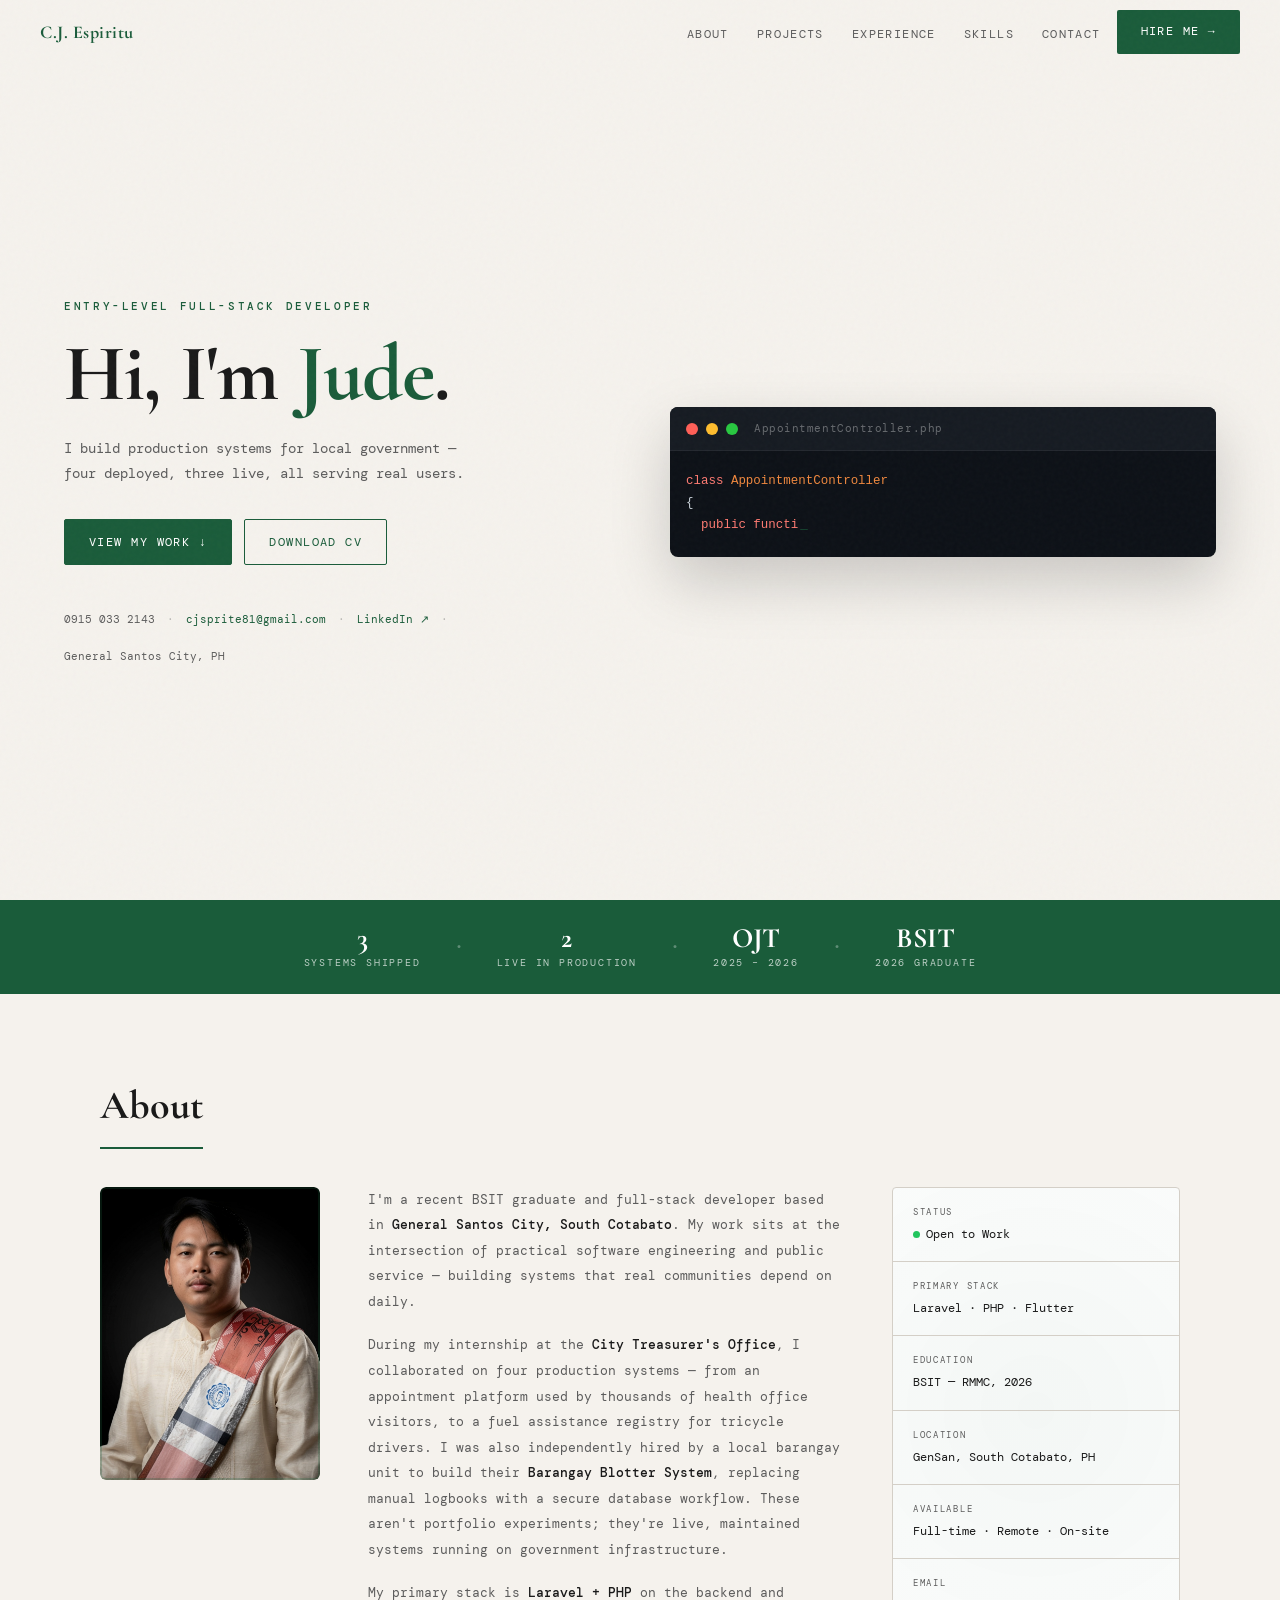
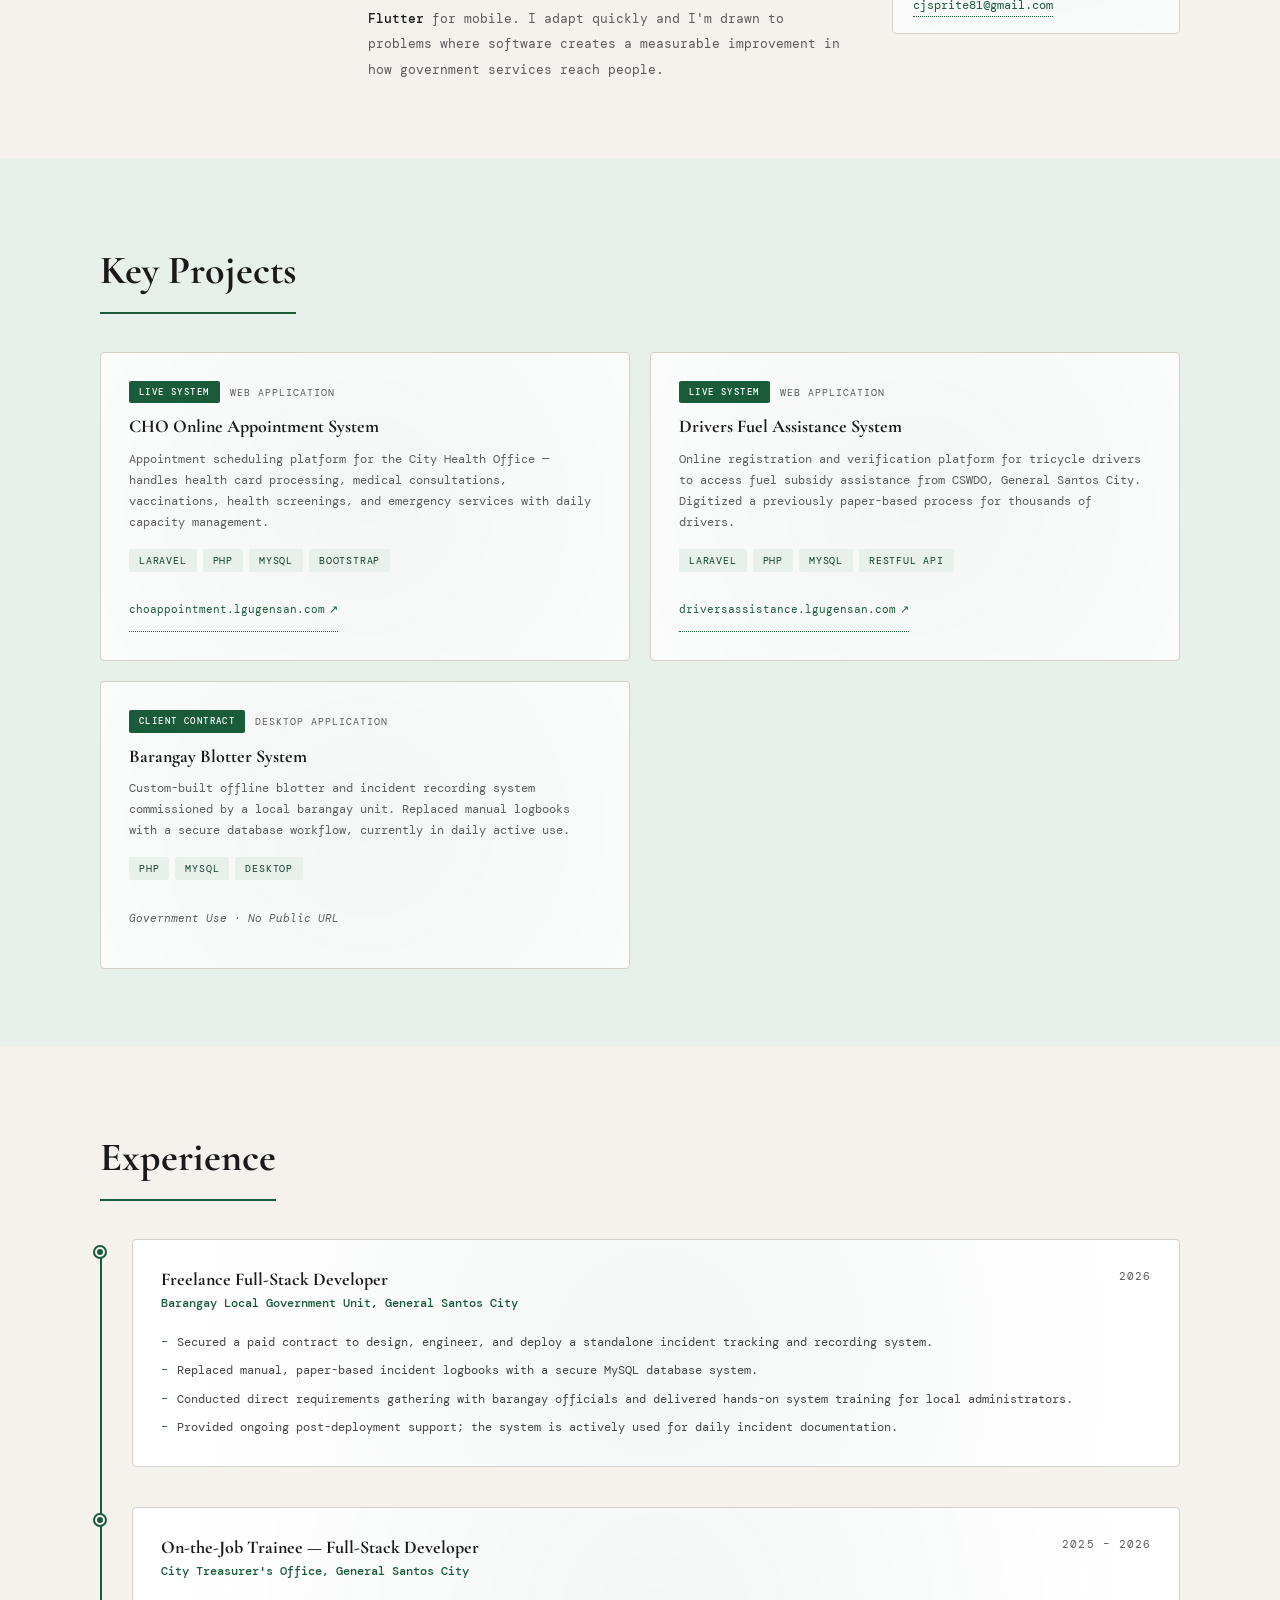
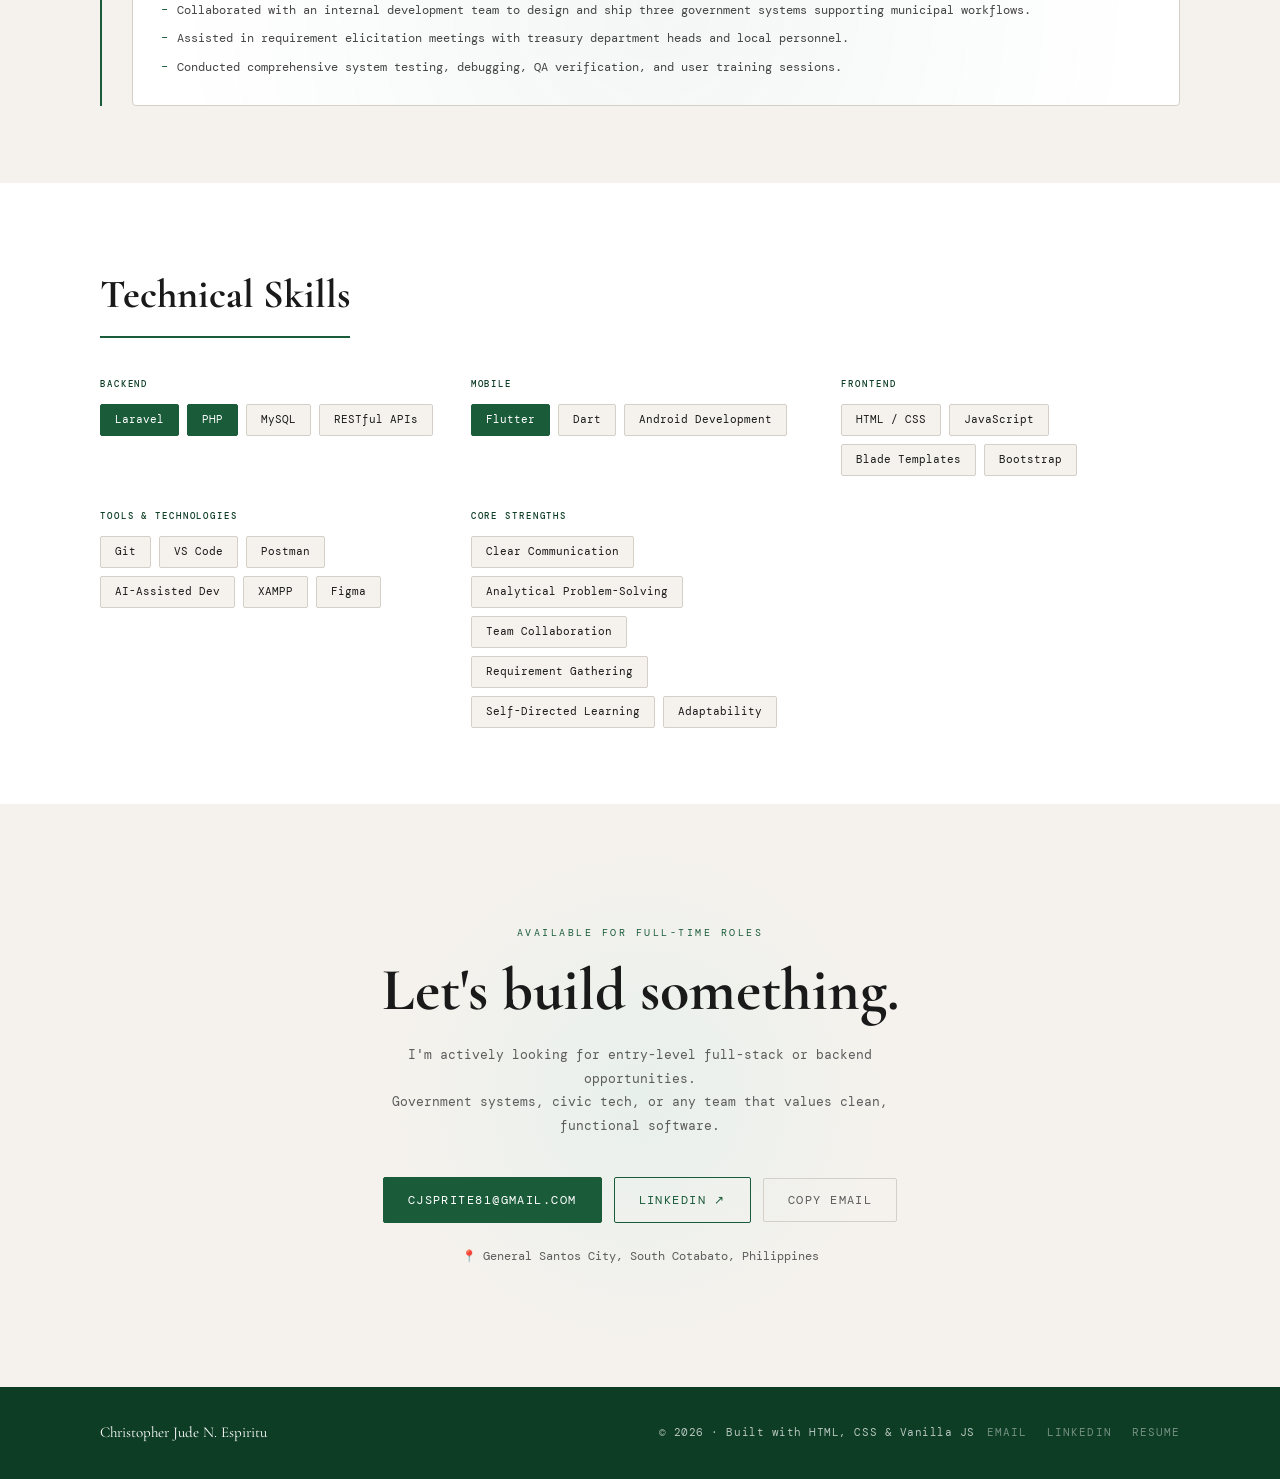
==== commit 7fa4bf59: "Remove Cash Assistance Distribution System project card Removed the Cash Assistance Distribution Sys" ====
--- a/index.html
+++ b/index.html
@@ -224,24 +224,6 @@
             driversassistance.lgugensan.com <span class="url-arrow">↗</span>
           </a>
         </article>
-
-        <!-- Project 3 -->
-        <article class="project-card stagger-card" aria-label="Cash Assistance Distribution System">
-          <div class="project-header">
-            <span class="badge-live">Live System</span>
-            <span class="project-type-lbl">Web Application</span>
-          </div>
-          <h3 class="project-name">Cash Assistance Distribution System</h3>
-          <p class="project-desc">Digital platform for managing and tracking cash assistance distribution to eligible constituents. Replaced manual logbook tracking with a searchable, auditable digital system serving GenSan residents.</p>
-          <div class="project-tags">
-            <span class="ptag">Laravel</span><span class="ptag">PHP</span>
-            <span class="ptag">MySQL</span><span class="ptag">Bootstrap</span>
-          </div>
-          <a href="https://cashassistance.lgugensan.com/" target="_blank" rel="noopener" class="project-url">
-            cashassistance.lgugensan.com <span class="url-arrow">↗</span>
-          </a>
-        </article>
-
         <!-- Project 4 -->
         <article class="project-card stagger-card" aria-label="Barangay Blotter System">
           <div class="project-header">
